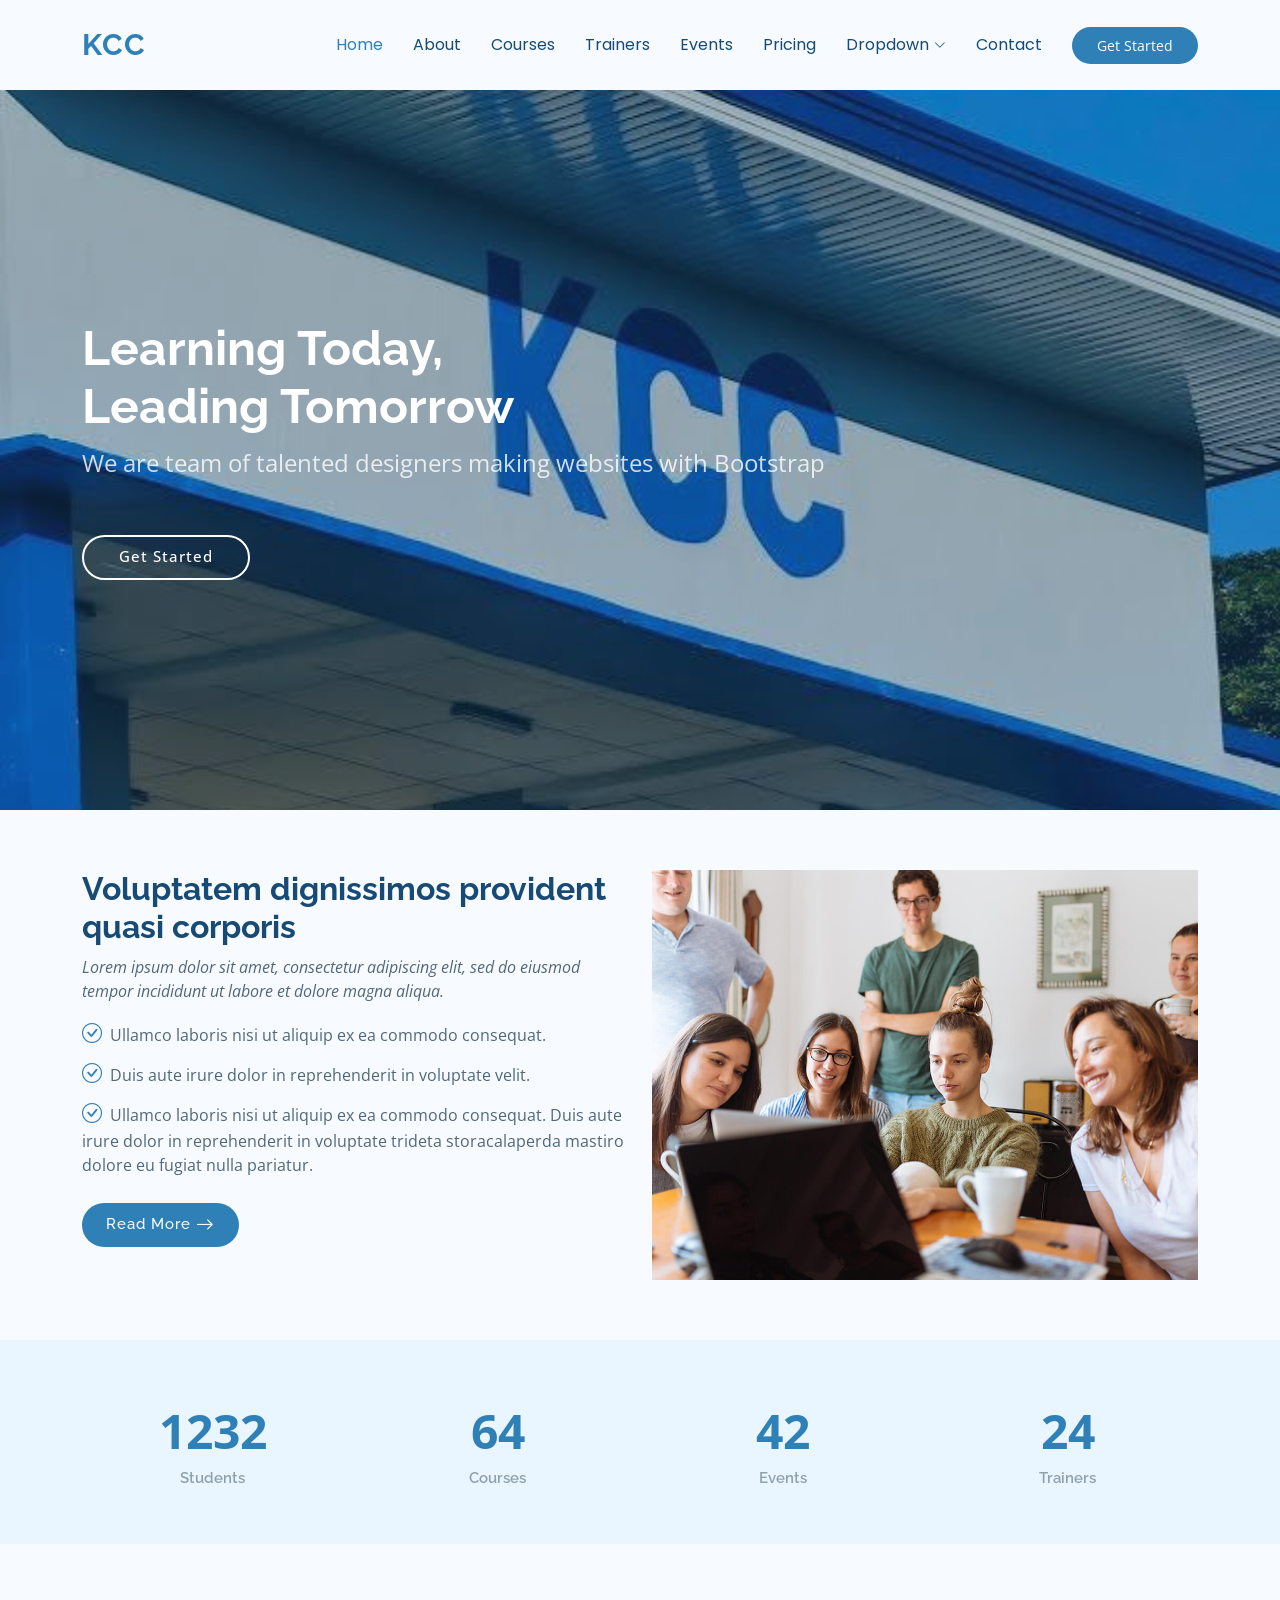
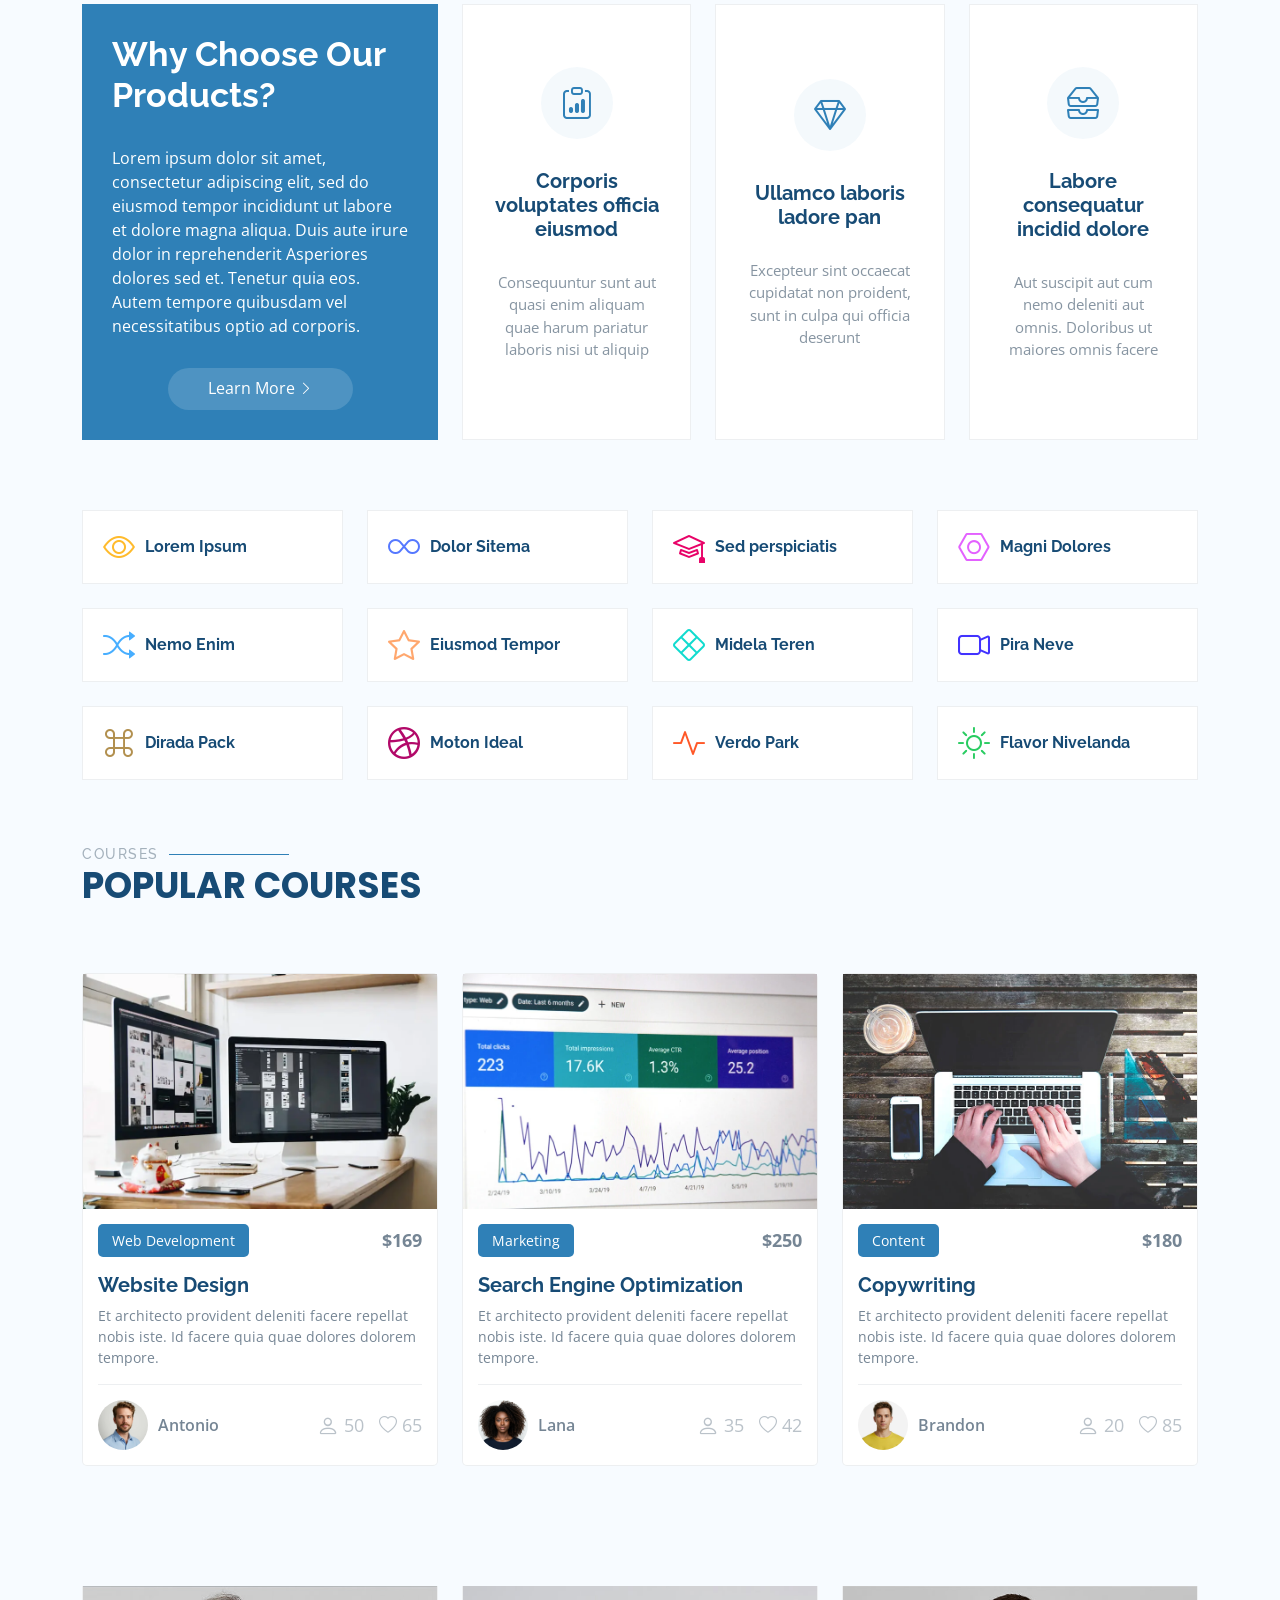
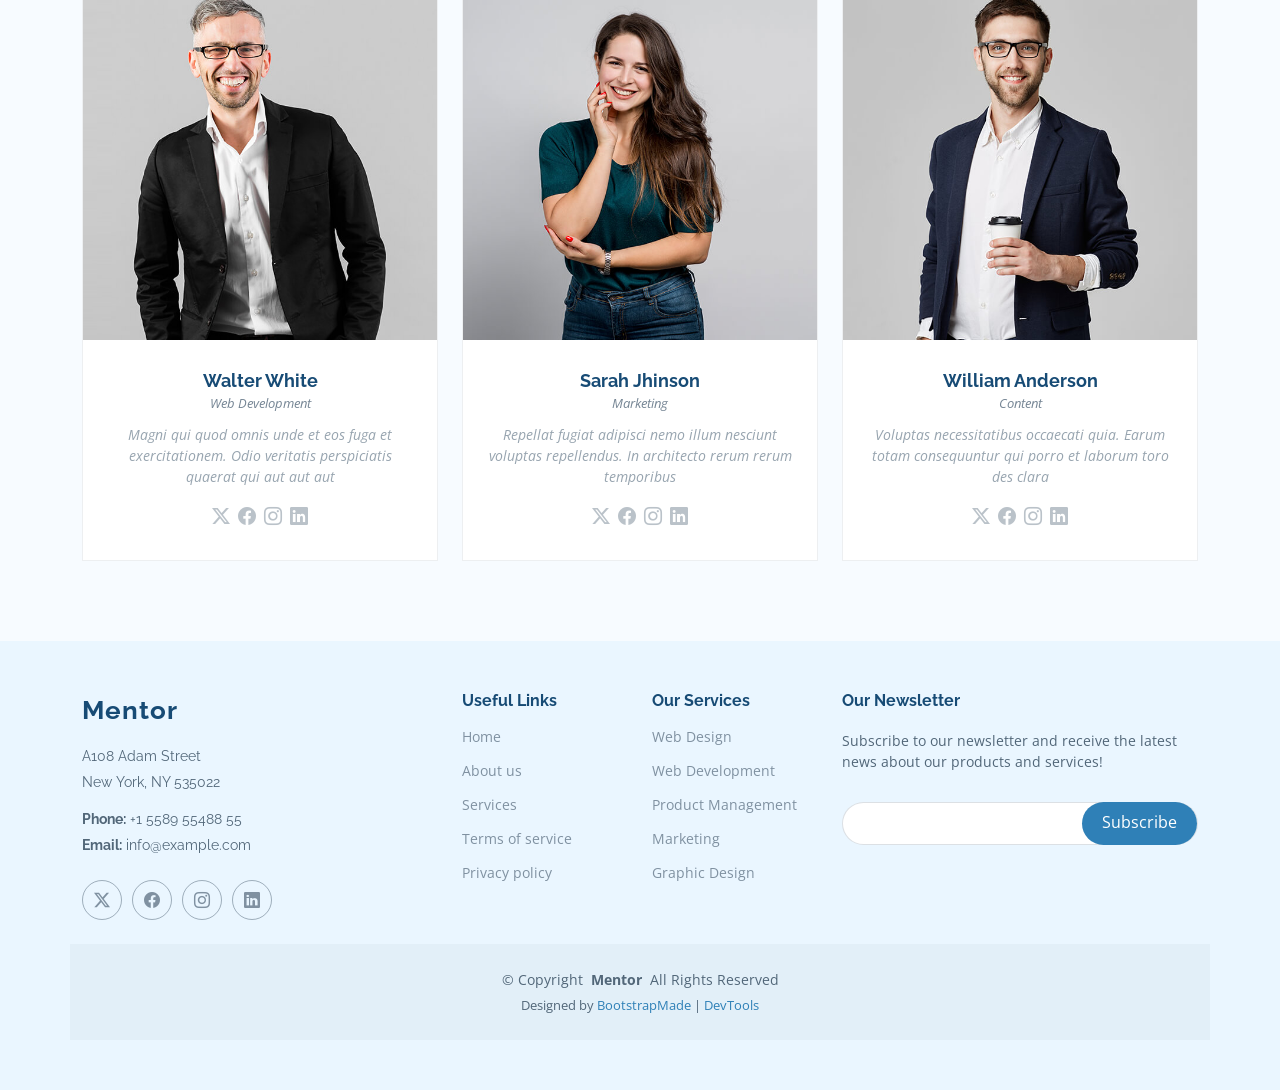
==== index.html @ 4149233a "Add files via upload" ====
<!DOCTYPE html>
<html lang="en">

<head>
  <meta charset="utf-8">
  <meta content="width=device-width, initial-scale=1.0" name="viewport">
  <title>Index - Mentor Bootstrap Template</title>
  <meta name="description" content="">
  <meta name="keywords" content="">

  <!-- Favicons -->
  <link href="assets/img/favicon.png" rel="icon">
  <link href="assets/img/apple-touch-icon.png" rel="apple-touch-icon">

  <!-- Fonts -->
  <link href="https://fonts.googleapis.com" rel="preconnect">
  <link href="https://fonts.gstatic.com" rel="preconnect" crossorigin>
  <link href="https://fonts.googleapis.com/css2?family=Open+Sans:ital,wght@0,300;0,400;0,500;0,600;0,700;0,800;1,300;1,400;1,500;1,600;1,700;1,800&family=Poppins:ital,wght@0,100;0,200;0,300;0,400;0,500;0,600;0,700;0,800;0,900;1,100;1,200;1,300;1,400;1,500;1,600;1,700;1,800;1,900&family=Raleway:ital,wght@0,100;0,200;0,300;0,400;0,500;0,600;0,700;0,800;0,900;1,100;1,200;1,300;1,400;1,500;1,600;1,700;1,800;1,900&display=swap" rel="stylesheet">

  <!-- Vendor CSS Files -->
  <link href="assets/vendor/bootstrap/css/bootstrap.min.css" rel="stylesheet">
  <link href="assets/vendor/bootstrap-icons/bootstrap-icons.css" rel="stylesheet">
  <link href="assets/vendor/aos/aos.css" rel="stylesheet">
  <link href="assets/vendor/glightbox/css/glightbox.min.css" rel="stylesheet">
  <link href="assets/vendor/swiper/swiper-bundle.min.css" rel="stylesheet">

  <!-- Main CSS File -->
  <link href="assets/css/main.css" rel="stylesheet">

  <!-- =======================================================
  * Template Name: Mentor
  * Template URL: https://bootstrapmade.com/mentor-free-education-bootstrap-theme/
  * Updated: Jul 07 2025 with Bootstrap v5.3.7
  * Author: BootstrapMade.com
  * License: https://bootstrapmade.com/license/
  ======================================================== -->
</head>

<body class="index-page">

  <header id="header" class="header d-flex align-items-center sticky-top">
    <div class="container-fluid container-xl position-relative d-flex align-items-center">

      <a href="index.html" class="logo d-flex align-items-center me-auto">
        <!-- Uncomment the line below if you also wish to use an image logo -->
        <!-- <img src="assets/img/logo.webp" alt=""> -->
        <h1 class="sitename">KCC</h1>
      </a>

      <nav id="navmenu" class="navmenu">
        <ul>
          <li><a href="index.html" class="active">Home<br></a></li>
          <li><a href="about.html">About</a></li>
          <li><a href="courses.html">Courses</a></li>
          <li><a href="trainers.html">Trainers</a></li>
          <li><a href="events.html">Events</a></li>
          <li><a href="pricing.html">Pricing</a></li>
          <li class="dropdown"><a href="#"><span>Dropdown</span> <i class="bi bi-chevron-down toggle-dropdown"></i></a>
            <ul>
              <li><a href="#">Dropdown 1</a></li>
              <li class="dropdown"><a href="#"><span>Deep Dropdown</span> <i class="bi bi-chevron-down toggle-dropdown"></i></a>
                <ul>
                  <li><a href="#">Deep Dropdown 1</a></li>
                  <li><a href="#">Deep Dropdown 2</a></li>
                  <li><a href="#">Deep Dropdown 3</a></li>
                  <li><a href="#">Deep Dropdown 4</a></li>
                  <li><a href="#">Deep Dropdown 5</a></li>
                </ul>
              </li>
              <li><a href="#">Dropdown 2</a></li>
              <li><a href="#">Dropdown 3</a></li>
              <li><a href="#">Dropdown 4</a></li>
            </ul>
          </li>
          <li><a href="contact.html">Contact</a></li>
        </ul>
        <i class="mobile-nav-toggle d-xl-none bi bi-list"></i>
      </nav>

      <a class="btn-getstarted" href="courses.html">Get Started</a>

    </div>
  </header>

  <main class="main">

    <!-- Hero Section -->
    <section id="hero" class="hero section dark-background">

      <img src="assets/img/kcc.jpg" alt="" data-aos="fade-in">

      <div class="container">
        <h2 data-aos="fade-up" data-aos-delay="100">Learning Today,<br>Leading Tomorrow</h2>
        <p data-aos="fade-up" data-aos-delay="200">We are team of talented designers making websites with Bootstrap</p>
        <div class="d-flex mt-4" data-aos="fade-up" data-aos-delay="300">
          <a href="courses.html" class="btn-get-started">Get Started</a>
        </div>
      </div>

    </section><!-- /Hero Section -->

    <!-- About Section -->
    <section id="about" class="about section">

      <div class="container">

        <div class="row gy-4">

          <div class="col-lg-6 order-1 order-lg-2" data-aos="fade-up" data-aos-delay="100">
            <img src="assets/img/about.jpg" class="img-fluid" alt="">
          </div>

          <div class="col-lg-6 order-2 order-lg-1 content" data-aos="fade-up" data-aos-delay="200">
            <h3>Voluptatem dignissimos provident quasi corporis</h3>
            <p class="fst-italic">
              Lorem ipsum dolor sit amet, consectetur adipiscing elit, sed do eiusmod tempor incididunt ut labore et dolore
              magna aliqua.
            </p>
            <ul>
              <li><i class="bi bi-check-circle"></i> <span>Ullamco laboris nisi ut aliquip ex ea commodo consequat.</span></li>
              <li><i class="bi bi-check-circle"></i> <span>Duis aute irure dolor in reprehenderit in voluptate velit.</span></li>
              <li><i class="bi bi-check-circle"></i> <span>Ullamco laboris nisi ut aliquip ex ea commodo consequat. Duis aute irure dolor in reprehenderit in voluptate trideta storacalaperda mastiro dolore eu fugiat nulla pariatur.</span></li>
            </ul>
            <a href="#" class="read-more"><span>Read More</span><i class="bi bi-arrow-right"></i></a>
          </div>

        </div>

      </div>

    </section><!-- /About Section -->

    <!-- Counts Section -->
    <section id="counts" class="section counts light-background">

      <div class="container" data-aos="fade-up" data-aos-delay="100">

        <div class="row gy-4">

          <div class="col-lg-3 col-md-6">
            <div class="stats-item text-center w-100 h-100">
              <span data-purecounter-start="0" data-purecounter-end="1232" data-purecounter-duration="1" class="purecounter"></span>
              <p>Students</p>
            </div>
          </div><!-- End Stats Item -->

          <div class="col-lg-3 col-md-6">
            <div class="stats-item text-center w-100 h-100">
              <span data-purecounter-start="0" data-purecounter-end="64" data-purecounter-duration="1" class="purecounter"></span>
              <p>Courses</p>
            </div>
          </div><!-- End Stats Item -->

          <div class="col-lg-3 col-md-6">
            <div class="stats-item text-center w-100 h-100">
              <span data-purecounter-start="0" data-purecounter-end="42" data-purecounter-duration="1" class="purecounter"></span>
              <p>Events</p>
            </div>
          </div><!-- End Stats Item -->

          <div class="col-lg-3 col-md-6">
            <div class="stats-item text-center w-100 h-100">
              <span data-purecounter-start="0" data-purecounter-end="24" data-purecounter-duration="1" class="purecounter"></span>
              <p>Trainers</p>
            </div>
          </div><!-- End Stats Item -->

        </div>

      </div>

    </section><!-- /Counts Section -->

    <!-- Why Us Section -->
    <section id="why-us" class="section why-us">

      <div class="container">

        <div class="row gy-4">

          <div class="col-lg-4" data-aos="fade-up" data-aos-delay="100">
            <div class="why-box">
              <h3>Why Choose Our Products?</h3>
              <p>
                Lorem ipsum dolor sit amet, consectetur adipiscing elit, sed do eiusmod tempor incididunt ut labore et dolore magna aliqua. Duis aute irure dolor in reprehenderit
                Asperiores dolores sed et. Tenetur quia eos. Autem tempore quibusdam vel necessitatibus optio ad corporis.
              </p>
              <div class="text-center">
                <a href="#" class="more-btn"><span>Learn More</span> <i class="bi bi-chevron-right"></i></a>
              </div>
            </div>
          </div><!-- End Why Box -->

          <div class="col-lg-8 d-flex align-items-stretch">
            <div class="row gy-4" data-aos="fade-up" data-aos-delay="200">

              <div class="col-xl-4">
                <div class="icon-box d-flex flex-column justify-content-center align-items-center">
                  <i class="bi bi-clipboard-data"></i>
                  <h4>Corporis voluptates officia eiusmod</h4>
                  <p>Consequuntur sunt aut quasi enim aliquam quae harum pariatur laboris nisi ut aliquip</p>
                </div>
              </div><!-- End Icon Box -->

              <div class="col-xl-4" data-aos="fade-up" data-aos-delay="300">
                <div class="icon-box d-flex flex-column justify-content-center align-items-center">
                  <i class="bi bi-gem"></i>
                  <h4>Ullamco laboris ladore pan</h4>
                  <p>Excepteur sint occaecat cupidatat non proident, sunt in culpa qui officia deserunt</p>
                </div>
              </div><!-- End Icon Box -->

              <div class="col-xl-4" data-aos="fade-up" data-aos-delay="400">
                <div class="icon-box d-flex flex-column justify-content-center align-items-center">
                  <i class="bi bi-inboxes"></i>
                  <h4>Labore consequatur incidid dolore</h4>
                  <p>Aut suscipit aut cum nemo deleniti aut omnis. Doloribus ut maiores omnis facere</p>
                </div>
              </div><!-- End Icon Box -->

            </div>
          </div>

        </div>

      </div>

    </section><!-- /Why Us Section -->

    <!-- Features Section -->
    <section id="features" class="features section">

      <div class="container">

        <div class="row gy-4">

          <div class="col-lg-3 col-md-4" data-aos="fade-up" data-aos-delay="100">
            <div class="features-item">
              <i class="bi bi-eye" style="color: #ffbb2c;"></i>
              <h3><a href="" class="stretched-link">Lorem Ipsum</a></h3>
            </div>
          </div><!-- End Feature Item -->

          <div class="col-lg-3 col-md-4" data-aos="fade-up" data-aos-delay="200">
            <div class="features-item">
              <i class="bi bi-infinity" style="color: #5578ff;"></i>
              <h3><a href="" class="stretched-link">Dolor Sitema</a></h3>
            </div>
          </div><!-- End Feature Item -->

          <div class="col-lg-3 col-md-4" data-aos="fade-up" data-aos-delay="300">
            <div class="features-item">
              <i class="bi bi-mortarboard" style="color: #e80368;"></i>
              <h3><a href="" class="stretched-link">Sed perspiciatis</a></h3>
            </div>
          </div><!-- End Feature Item -->

          <div class="col-lg-3 col-md-4" data-aos="fade-up" data-aos-delay="400">
            <div class="features-item">
              <i class="bi bi-nut" style="color: #e361ff;"></i>
              <h3><a href="" class="stretched-link">Magni Dolores</a></h3>
            </div>
          </div><!-- End Feature Item -->

          <div class="col-lg-3 col-md-4" data-aos="fade-up" data-aos-delay="500">
            <div class="features-item">
              <i class="bi bi-shuffle" style="color: #47aeff;"></i>
              <h3><a href="" class="stretched-link">Nemo Enim</a></h3>
            </div>
          </div><!-- End Feature Item -->

          <div class="col-lg-3 col-md-4" data-aos="fade-up" data-aos-delay="600">
            <div class="features-item">
              <i class="bi bi-star" style="color: #ffa76e;"></i>
              <h3><a href="" class="stretched-link">Eiusmod Tempor</a></h3>
            </div>
          </div><!-- End Feature Item -->

          <div class="col-lg-3 col-md-4" data-aos="fade-up" data-aos-delay="700">
            <div class="features-item">
              <i class="bi bi-x-diamond" style="color: #11dbcf;"></i>
              <h3><a href="" class="stretched-link">Midela Teren</a></h3>
            </div>
          </div><!-- End Feature Item -->

          <div class="col-lg-3 col-md-4" data-aos="fade-up" data-aos-delay="800">
            <div class="features-item">
              <i class="bi bi-camera-video" style="color: #4233ff;"></i>
              <h3><a href="" class="stretched-link">Pira Neve</a></h3>
            </div>
          </div><!-- End Feature Item -->

          <div class="col-lg-3 col-md-4" data-aos="fade-up" data-aos-delay="900">
            <div class="features-item">
              <i class="bi bi-command" style="color: #b2904f;"></i>
              <h3><a href="" class="stretched-link">Dirada Pack</a></h3>
            </div>
          </div><!-- End Feature Item -->

          <div class="col-lg-3 col-md-4" data-aos="fade-up" data-aos-delay="1000">
            <div class="features-item">
              <i class="bi bi-dribbble" style="color: #b20969;"></i>
              <h3><a href="" class="stretched-link">Moton Ideal</a></h3>
            </div>
          </div><!-- End Feature Item -->

          <div class="col-lg-3 col-md-4" data-aos="fade-up" data-aos-delay="1100">
            <div class="features-item">
              <i class="bi bi-activity" style="color: #ff5828;"></i>
              <h3><a href="" class="stretched-link">Verdo Park</a></h3>
            </div>
          </div><!-- End Feature Item -->

          <div class="col-lg-3 col-md-4" data-aos="fade-up" data-aos-delay="1200">
            <div class="features-item">
              <i class="bi bi-brightness-high" style="color: #29cc61;"></i>
              <h3><a href="" class="stretched-link">Flavor Nivelanda</a></h3>
            </div>
          </div><!-- End Feature Item -->

        </div>

      </div>

    </section><!-- /Features Section -->

    <!-- Courses Section -->
    <section id="courses" class="courses section">

      <!-- Section Title -->
      <div class="container section-title" data-aos="fade-up">
        <h2>Courses</h2>
        <p>Popular Courses</p>
      </div><!-- End Section Title -->

      <div class="container">

        <div class="row">

          <div class="col-lg-4 col-md-6 d-flex align-items-stretch" data-aos="zoom-in" data-aos-delay="100">
            <div class="course-item">
              <img src="assets/img/course/course-1.webp" class="img-fluid" alt="...">
              <div class="course-content">
                <div class="d-flex justify-content-between align-items-center mb-3">
                  <p class="category">Web Development</p>
                  <p class="price">$169</p>
                </div>

                <h3><a href="course-details.html">Website Design</a></h3>
                <p class="description">Et architecto provident deleniti facere repellat nobis iste. Id facere quia quae dolores dolorem tempore.</p>
                <div class="trainer d-flex justify-content-between align-items-center">
                  <div class="trainer-profile d-flex align-items-center">
                    <img src="assets/img/person/person-m-7.webp" class="img-fluid" alt="">
                    <a href="" class="trainer-link">Antonio</a>
                  </div>
                  <div class="trainer-rank d-flex align-items-center">
                    <i class="bi bi-person user-icon"></i>&nbsp;50
                    &nbsp;&nbsp;
                    <i class="bi bi-heart heart-icon"></i>&nbsp;65
                  </div>
                </div>
              </div>
            </div>
          </div> <!-- End Course Item-->

          <div class="col-lg-4 col-md-6 d-flex align-items-stretch mt-4 mt-md-0" data-aos="zoom-in" data-aos-delay="200">
            <div class="course-item">
              <img src="assets/img/course/course-2.webp" class="img-fluid" alt="...">
              <div class="course-content">
                <div class="d-flex justify-content-between align-items-center mb-3">
                  <p class="category">Marketing</p>
                  <p class="price">$250</p>
                </div>

                <h3><a href="course-details.html">Search Engine Optimization</a></h3>
                <p class="description">Et architecto provident deleniti facere repellat nobis iste. Id facere quia quae dolores dolorem tempore.</p>
                <div class="trainer d-flex justify-content-between align-items-center">
                  <div class="trainer-profile d-flex align-items-center">
                    <img src="assets/img/person/person-f-14.webp" class="img-fluid" alt="">
                    <a href="" class="trainer-link">Lana</a>
                  </div>
                  <div class="trainer-rank d-flex align-items-center">
                    <i class="bi bi-person user-icon"></i>&nbsp;35
                    &nbsp;&nbsp;
                    <i class="bi bi-heart heart-icon"></i>&nbsp;42
                  </div>
                </div>
              </div>
            </div>
          </div> <!-- End Course Item-->

          <div class="col-lg-4 col-md-6 d-flex align-items-stretch mt-4 mt-lg-0" data-aos="zoom-in" data-aos-delay="300">
            <div class="course-item">
              <img src="assets/img/course/course-3.webp" class="img-fluid" alt="...">
              <div class="course-content">
                <div class="d-flex justify-content-between align-items-center mb-3">
                  <p class="category">Content</p>
                  <p class="price">$180</p>
                </div>

                <h3><a href="course-details.html">Copywriting</a></h3>
                <p class="description">Et architecto provident deleniti facere repellat nobis iste. Id facere quia quae dolores dolorem tempore.</p>
                <div class="trainer d-flex justify-content-between align-items-center">
                  <div class="trainer-profile d-flex align-items-center">
                    <img src="assets/img/person/person-m-12.webp" class="img-fluid" alt="">
                    <a href="" class="trainer-link">Brandon</a>
                  </div>
                  <div class="trainer-rank d-flex align-items-center">
                    <i class="bi bi-person user-icon"></i>&nbsp;20
                    &nbsp;&nbsp;
                    <i class="bi bi-heart heart-icon"></i>&nbsp;85
                  </div>
                </div>
              </div>
            </div>
          </div> <!-- End Course Item-->

        </div>

      </div>

    </section><!-- /Courses Section -->

    <!-- Trainers Index Section -->
    <section id="trainers-index" class="section trainers-index">

      <div class="container">

        <div class="row">

          <div class="col-lg-4 col-md-6 d-flex" data-aos="fade-up" data-aos-delay="100">
            <div class="member">
              <img src="assets/img/trainers/trainer-1.jpg" class="img-fluid" alt="">
              <div class="member-content">
                <h4>Walter White</h4>
                <span>Web Development</span>
                <p>
                  Magni qui quod omnis unde et eos fuga et exercitationem. Odio veritatis perspiciatis quaerat qui aut aut aut
                </p>
                <div class="social">
                  <a href=""><i class="bi bi-twitter-x"></i></a>
                  <a href=""><i class="bi bi-facebook"></i></a>
                  <a href=""><i class="bi bi-instagram"></i></a>
                  <a href=""><i class="bi bi-linkedin"></i></a>
                </div>
              </div>
            </div>
          </div><!-- End Team Member -->

          <div class="col-lg-4 col-md-6 d-flex" data-aos="fade-up" data-aos-delay="200">
            <div class="member">
              <img src="assets/img/trainers/trainer-2.jpg" class="img-fluid" alt="">
              <div class="member-content">
                <h4>Sarah Jhinson</h4>
                <span>Marketing</span>
                <p>
                  Repellat fugiat adipisci nemo illum nesciunt voluptas repellendus. In architecto rerum rerum temporibus
                </p>
                <div class="social">
                  <a href=""><i class="bi bi-twitter-x"></i></a>
                  <a href=""><i class="bi bi-facebook"></i></a>
                  <a href=""><i class="bi bi-instagram"></i></a>
                  <a href=""><i class="bi bi-linkedin"></i></a>
                </div>
              </div>
            </div>
          </div><!-- End Team Member -->

          <div class="col-lg-4 col-md-6 d-flex" data-aos="fade-up" data-aos-delay="300">
            <div class="member">
              <img src="assets/img/trainers/trainer-3.jpg" class="img-fluid" alt="">
              <div class="member-content">
                <h4>William Anderson</h4>
                <span>Content</span>
                <p>
                  Voluptas necessitatibus occaecati quia. Earum totam consequuntur qui porro et laborum toro des clara
                </p>
                <div class="social">
                  <a href=""><i class="bi bi-twitter-x"></i></a>
                  <a href=""><i class="bi bi-facebook"></i></a>
                  <a href=""><i class="bi bi-instagram"></i></a>
                  <a href=""><i class="bi bi-linkedin"></i></a>
                </div>
              </div>
            </div>
          </div><!-- End Team Member -->

        </div>

      </div>

    </section><!-- /Trainers Index Section -->

  </main>

  <footer id="footer" class="footer position-relative light-background">

    <div class="container footer-top">
      <div class="row gy-4">
        <div class="col-lg-4 col-md-6 footer-about">
          <a href="index.html" class="logo d-flex align-items-center">
            <span class="sitename">Mentor</span>
          </a>
          <div class="footer-contact pt-3">
            <p>A108 Adam Street</p>
            <p>New York, NY 535022</p>
            <p class="mt-3"><strong>Phone:</strong> <span>+1 5589 55488 55</span></p>
            <p><strong>Email:</strong> <span>info@example.com</span></p>
          </div>
          <div class="social-links d-flex mt-4">
            <a href=""><i class="bi bi-twitter-x"></i></a>
            <a href=""><i class="bi bi-facebook"></i></a>
            <a href=""><i class="bi bi-instagram"></i></a>
            <a href=""><i class="bi bi-linkedin"></i></a>
          </div>
        </div>

        <div class="col-lg-2 col-md-3 footer-links">
          <h4>Useful Links</h4>
          <ul>
            <li><a href="#">Home</a></li>
            <li><a href="#">About us</a></li>
            <li><a href="#">Services</a></li>
            <li><a href="#">Terms of service</a></li>
            <li><a href="#">Privacy policy</a></li>
          </ul>
        </div>

        <div class="col-lg-2 col-md-3 footer-links">
          <h4>Our Services</h4>
          <ul>
            <li><a href="#">Web Design</a></li>
            <li><a href="#">Web Development</a></li>
            <li><a href="#">Product Management</a></li>
            <li><a href="#">Marketing</a></li>
            <li><a href="#">Graphic Design</a></li>
          </ul>
        </div>

        <div class="col-lg-4 col-md-12 footer-newsletter">
          <h4>Our Newsletter</h4>
          <p>Subscribe to our newsletter and receive the latest news about our products and services!</p>
          <form action="#" method="post" class="email-form">
            <div class="newsletter-form"><input type="email" name="email"><input type="submit" value="Subscribe"></div>
            <div class="loading">Loading</div>
            <div class="error-message"></div>
            <div class="sent-message">Your subscription request has been sent. Thank you!</div>
          </form>
        </div>

      </div>
    </div>

    <div class="container copyright text-center mt-4">
      <p>© <span>Copyright</span> <strong class="px-1 sitename">Mentor</strong> <span>All Rights Reserved</span></p>
      <div class="credits">
        <!-- All the links in the footer should remain intact. -->
        <!-- You can delete the links only if you've purchased the pro version. -->
        <!-- Licensing information: https://bootstrapmade.com/license/ -->
        Designed by <a href="https://bootstrapmade.com/">BootstrapMade</a> | <a href="https://bootstrapmade.com/tools/">DevTools</a>
      </div>
    </div>

  </footer>

  <!-- Scroll Top -->
  <a href="#" id="scroll-top" class="scroll-top d-flex align-items-center justify-content-center"><i class="bi bi-arrow-up-short"></i></a>

  <!-- Preloader -->
  <div id="preloader"></div>

  <!-- Vendor JS Files -->
  <script src="assets/vendor/bootstrap/js/bootstrap.bundle.min.js"></script>
  <script src="assets/vendor/aos/aos.js"></script>
  <script src="assets/vendor/glightbox/js/glightbox.min.js"></script>
  <script src="assets/vendor/purecounter/purecounter_vanilla.js"></script>
  <script src="assets/vendor/swiper/swiper-bundle.min.js"></script>

  <!-- Main JS File -->
  <script src="assets/js/main.js"></script>

</body>

</html>
---- assets/css/main.css ----
/**
* Template Name: Mentor
* Template URL: https://bootstrapmade.com/mentor-free-education-bootstrap-theme/
* Updated: Jul 07 2025 with Bootstrap v5.3.7
* Author: BootstrapMade.com
* License: https://bootstrapmade.com/license/
*/

/*--------------------------------------------------------------
# Font & Color Variables
# Help: https://bootstrapmade.com/color-system/
--------------------------------------------------------------*/
/* Fonts */
:root {
  --default-font: "Open Sans",  system-ui, -apple-system, "Segoe UI", Roboto, "Helvetica Neue", Arial, "Noto Sans", "Liberation Sans", sans-serif, "Apple Color Emoji", "Segoe UI Emoji", "Segoe UI Symbol", "Noto Color Emoji";
  --heading-font: "Raleway",  sans-serif;
  --nav-font: "Poppins",  sans-serif;
}

/* Global Colors - The following color variables are used throughout the website. Updating them here will change the color scheme of the entire website */
:root { 
  --background-color: #F7FBFF; /* Background color for the entire website, including individual sections */
  --default-color: #526779; /* Default color used for the majority of the text content across the entire website */
  --heading-color: #174B75; /* Color for headings, subheadings and title throughout the website */
  --accent-color: #2F80B7; /* Accent color that represents your brand on the website. It's used for buttons, links, and other elements that need to stand out */
  --surface-color: #FFFFFF; /* The surface color is used as a background of boxed elements within sections, such as cards, icon boxes, or other elements that require a visual separation from the global background. */
  --contrast-color: #ffffff; /* Contrast color for text, ensuring readability against backgrounds of accent, heading, or default colors. */
}

/* Nav Menu Colors - The following color variables are used specifically for the navigation menu. They are separate from the global colors to allow for more customization options */
:root {
  --nav-color: #174B75;  /* The default color of the main navmenu links */
  --nav-hover-color: #2F80B7; /* Applied to main navmenu links when they are hovered over or active */
  --nav-mobile-background-color: #ffffff; /* Used as the background color for mobile navigation menu */
  --nav-dropdown-background-color: #ffffff; /* Used as the background color for dropdown items that appear when hovering over primary navigation items */
  --nav-dropdown-color: #174B75; /* Used for navigation links of the dropdown items in the navigation menu. */
  --nav-dropdown-hover-color: #72BCE8; /* Similar to --nav-hover-color, this color is applied to dropdown navigation links when they are hovered over. */
}

/* Color Presets - These classes override global colors when applied to any section or element, providing reuse of the sam color scheme. */

.light-background {
  --background-color: #EAF6FF;
  --surface-color: #ffffff;
}

.dark-background {
  --background-color: #174B75;
  --default-color: #ffffff;
  --heading-color: #ffffff;
  --surface-color: #2F80B7;
  --contrast-color: #ffffff;
}

/* Smooth scroll */
:root {
  scroll-behavior: smooth;
}

/*--------------------------------------------------------------
# General Styling & Shared Classes
--------------------------------------------------------------*/
body {
  color: var(--default-color);
  background-color: var(--background-color);
  font-family: var(--default-font);
}

a {
  color: var(--accent-color);
  text-decoration: none;
  transition: 0.3s;
}

a:hover {
  color: color-mix(in srgb, var(--accent-color), transparent 25%);
  text-decoration: none;
}

h1,
h2,
h3,
h4,
h5,
h6 {
  color: var(--heading-color);
  font-family: var(--heading-font);
}

/* Email Form Messages
------------------------------*/
.email-form .error-message {
  display: none;
  background: #df1529;
  color: #ffffff;
  text-align: left;
  padding: 15px;
  margin-bottom: 24px;
  font-weight: 600;
}

.email-form .sent-message {
  display: none;
  color: #ffffff;
  background: #059652;
  text-align: center;
  padding: 15px;
  margin-bottom: 24px;
  font-weight: 600;
}

.email-form .loading {
  display: none;
  background: var(--surface-color);
  text-align: center;
  padding: 15px;
  margin-bottom: 24px;
}

.email-form .loading:before {
  content: "";
  display: inline-block;
  border-radius: 50%;
  width: 24px;
  height: 24px;
  margin: 0 10px -6px 0;
  border: 3px solid var(--accent-color);
  border-top-color: var(--surface-color);
  animation: email-form-loading 1s linear infinite;
}

@keyframes email-form-loading {
  0% {
    transform: rotate(0deg);
  }

  100% {
    transform: rotate(360deg);
  }
}

/* Pulsating Play Button
------------------------------*/
.pulsating-play-btn {
  width: 94px;
  height: 94px;
  background: radial-gradient(var(--accent-color) 50%, color-mix(in srgb, var(--accent-color), transparent 75%) 52%);
  border-radius: 50%;
  display: block;
  position: relative;
  overflow: hidden;
}

.pulsating-play-btn:before {
  content: "";
  position: absolute;
  width: 120px;
  height: 120px;
  animation-delay: 0s;
  animation: pulsate-play-btn 2s;
  animation-direction: forwards;
  animation-iteration-count: infinite;
  animation-timing-function: steps;
  opacity: 1;
  border-radius: 50%;
  border: 5px solid color-mix(in srgb, var(--accent-color), transparent 30%);
  top: -15%;
  left: -15%;
  background: rgba(198, 16, 0, 0);
}

.pulsating-play-btn:after {
  content: "";
  position: absolute;
  left: 50%;
  top: 50%;
  transform: translateX(-40%) translateY(-50%);
  width: 0;
  height: 0;
  border-top: 10px solid transparent;
  border-bottom: 10px solid transparent;
  border-left: 15px solid #fff;
  z-index: 100;
  transition: all 400ms cubic-bezier(0.55, 0.055, 0.675, 0.19);
}

.pulsating-play-btn:hover:before {
  content: "";
  position: absolute;
  left: 50%;
  top: 50%;
  transform: translateX(-40%) translateY(-50%);
  width: 0;
  height: 0;
  border: none;
  border-top: 10px solid transparent;
  border-bottom: 10px solid transparent;
  border-left: 15px solid #fff;
  z-index: 200;
  animation: none;
  border-radius: 0;
}

.pulsating-play-btn:hover:after {
  border-left: 15px solid var(--accent-color);
  transform: scale(20);
}

@keyframes pulsate-play-btn {
  0% {
    transform: scale(0.6, 0.6);
    opacity: 1;
  }

  100% {
    transform: scale(1, 1);
    opacity: 0;
  }
}

/*--------------------------------------------------------------
# Global Header
--------------------------------------------------------------*/
.header {
  color: var(--default-color);
  background-color: var(--background-color);
  padding: 15px 0;
  transition: all 0.5s;
  z-index: 997;
}

.header .logo {
  line-height: 1;
}

.header .logo img {
  max-height: 36px;
  margin-right: 8px;
}

.header .logo h1 {
  font-weight: 700;
  font-size: 30px;
  margin: 0;
  letter-spacing: 1px;
  text-transform: uppercase;
  color: var(--accent-color);
}

.header .btn-getstarted,
.header .btn-getstarted:focus {
  color: var(--contrast-color);
  background: var(--accent-color);
  font-size: 14px;
  padding: 8px 25px;
  margin: 0 0 0 30px;
  border-radius: 50px;
  transition: 0.3s;
}

.header .btn-getstarted:hover,
.header .btn-getstarted:focus:hover {
  color: var(--contrast-color);
  background: color-mix(in srgb, var(--accent-color), transparent 15%);
}

@media (max-width: 1200px) {
  .header .logo {
    order: 1;
  }

  .header .btn-getstarted {
    order: 2;
    margin: 0 15px 0 0;
    padding: 6px 15px;
  }

  .header .navmenu {
    order: 3;
  }
}

.scrolled .header {
  box-shadow: 0px 0 18px rgba(0, 0, 0, 0.1);
}

/*--------------------------------------------------------------
# Navigation Menu
--------------------------------------------------------------*/
/* Navmenu - Desktop */
@media (min-width: 1200px) {
  .navmenu {
    padding: 0;
  }

  .navmenu ul {
    margin: 0;
    padding: 0;
    display: flex;
    list-style: none;
    align-items: center;
  }

  .navmenu li {
    position: relative;
  }

  .navmenu a,
  .navmenu a:focus {
    color: var(--nav-color);
    padding: 18px 15px;
    font-size: 16px;
    font-family: var(--nav-font);
    font-weight: 400;
    display: flex;
    align-items: center;
    justify-content: space-between;
    white-space: nowrap;
    transition: 0.3s;
  }

  .navmenu a i,
  .navmenu a:focus i {
    font-size: 12px;
    line-height: 0;
    margin-left: 5px;
    transition: 0.3s;
  }

  .navmenu li:last-child a {
    padding-right: 0;
  }

  .navmenu li:hover>a,
  .navmenu .active,
  .navmenu .active:focus {
    color: var(--nav-hover-color);
  }

  .navmenu .dropdown ul {
    margin: 0;
    padding: 10px 0;
    background: var(--nav-dropdown-background-color);
    display: block;
    position: absolute;
    visibility: hidden;
    left: 14px;
    top: 130%;
    opacity: 0;
    transition: 0.3s;
    border-radius: 4px;
    z-index: 99;
    box-shadow: 0px 0px 30px rgba(0, 0, 0, 0.1);
  }

  .navmenu .dropdown ul li {
    min-width: 200px;
  }

  .navmenu .dropdown ul a {
    padding: 10px 20px;
    font-size: 15px;
    text-transform: none;
    color: var(--nav-dropdown-color);
  }

  .navmenu .dropdown ul a i {
    font-size: 12px;
  }

  .navmenu .dropdown ul a:hover,
  .navmenu .dropdown ul .active:hover,
  .navmenu .dropdown ul li:hover>a {
    color: var(--nav-dropdown-hover-color);
  }

  .navmenu .dropdown:hover>ul {
    opacity: 1;
    top: 100%;
    visibility: visible;
  }

  .navmenu .dropdown .dropdown ul {
    top: 0;
    left: -90%;
    visibility: hidden;
  }

  .navmenu .dropdown .dropdown:hover>ul {
    opacity: 1;
    top: 0;
    left: -100%;
    visibility: visible;
  }
}

/* Navmenu - Mobile */
@media (max-width: 1199px) {
  .mobile-nav-toggle {
    color: var(--nav-color);
    font-size: 28px;
    line-height: 0;
    margin-right: 10px;
    cursor: pointer;
    transition: color 0.3s;
  }

  .navmenu {
    padding: 0;
    z-index: 9997;
  }

  .navmenu ul {
    display: none;
    list-style: none;
    position: absolute;
    inset: 60px 20px 20px 20px;
    padding: 10px 0;
    margin: 0;
    border-radius: 6px;
    background-color: var(--nav-mobile-background-color);
    border: 1px solid color-mix(in srgb, var(--default-color), transparent 90%);
    box-shadow: none;
    overflow-y: auto;
    transition: 0.3s;
    z-index: 9998;
  }

  .navmenu a,
  .navmenu a:focus {
    color: var(--nav-dropdown-color);
    padding: 10px 20px;
    font-family: var(--nav-font);
    font-size: 17px;
    font-weight: 500;
    display: flex;
    align-items: center;
    justify-content: space-between;
    white-space: nowrap;
    transition: 0.3s;
  }

  .navmenu a i,
  .navmenu a:focus i {
    font-size: 12px;
    line-height: 0;
    margin-left: 5px;
    width: 30px;
    height: 30px;
    display: flex;
    align-items: center;
    justify-content: center;
    border-radius: 50%;
    transition: 0.3s;
    background-color: color-mix(in srgb, var(--accent-color), transparent 90%);
  }

  .navmenu a i:hover,
  .navmenu a:focus i:hover {
    background-color: var(--accent-color);
    color: var(--contrast-color);
  }

  .navmenu a:hover,
  .navmenu .active,
  .navmenu .active:focus {
    color: var(--nav-dropdown-hover-color);
  }

  .navmenu .active i,
  .navmenu .active:focus i {
    background-color: var(--accent-color);
    color: var(--contrast-color);
    transform: rotate(180deg);
  }

  .navmenu .dropdown ul {
    position: static;
    display: none;
    z-index: 99;
    padding: 10px 0;
    margin: 10px 20px;
    background-color: var(--nav-dropdown-background-color);
    transition: all 0.5s ease-in-out;
  }

  .navmenu .dropdown ul ul {
    background-color: rgba(33, 37, 41, 0.1);
  }

  .navmenu .dropdown>.dropdown-active {
    display: block;
    background-color: rgba(33, 37, 41, 0.03);
  }

  .mobile-nav-active {
    overflow: hidden;
  }

  .mobile-nav-active .mobile-nav-toggle {
    color: #fff;
    position: absolute;
    font-size: 32px;
    top: 15px;
    right: 15px;
    margin-right: 0;
    z-index: 9999;
  }

  .mobile-nav-active .navmenu {
    position: fixed;
    overflow: hidden;
    inset: 0;
    background: rgba(33, 37, 41, 0.8);
    transition: 0.3s;
  }

  .mobile-nav-active .navmenu>ul {
    display: block;
  }
}

/*--------------------------------------------------------------
# Global Footer
--------------------------------------------------------------*/
.footer {
  color: var(--default-color);
  background-color: var(--background-color);
  font-size: 14px;
  padding-bottom: 50px;
  position: relative;
}

.footer .footer-top {
  padding-top: 50px;
}

.footer .footer-about .logo {
  margin-bottom: 0;
}

.footer .footer-about .logo img {
  max-height: 40px;
  margin-right: 6px;
}

.footer .footer-about .logo span {
  font-size: 26px;
  font-weight: 700;
  letter-spacing: 1px;
  font-family: var(--heading-font);
  color: var(--heading-color);
}

.footer .footer-about p {
  font-size: 14px;
  font-family: var(--heading-font);
}

.footer .social-links a {
  display: flex;
  align-items: center;
  justify-content: center;
  width: 40px;
  height: 40px;
  border-radius: 50%;
  border: 1px solid color-mix(in srgb, var(--default-color), transparent 50%);
  font-size: 16px;
  color: color-mix(in srgb, var(--default-color), transparent 30%);
  margin-right: 10px;
  transition: 0.3s;
}

.footer .social-links a:hover {
  color: var(--accent-color);
  border-color: var(--accent-color);
}

.footer h4 {
  font-size: 16px;
  font-weight: bold;
  position: relative;
  padding-bottom: 12px;
}

.footer .footer-links {
  margin-bottom: 30px;
}

.footer .footer-links ul {
  list-style: none;
  padding: 0;
  margin: 0;
}

.footer .footer-links ul i {
  padding-right: 2px;
  font-size: 12px;
  line-height: 0;
}

.footer .footer-links ul li {
  padding: 10px 0;
  display: flex;
  align-items: center;
}

.footer .footer-links ul li:first-child {
  padding-top: 0;
}

.footer .footer-links ul a {
  color: color-mix(in srgb, var(--default-color), transparent 30%);
  display: inline-block;
  line-height: 1;
}

.footer .footer-links ul a:hover {
  color: var(--accent-color);
}

.footer .footer-contact p {
  margin-bottom: 5px;
}

.footer .footer-newsletter .newsletter-form {
  margin-top: 30px;
  margin-bottom: 15px;
  padding: 6px 8px;
  position: relative;
  border-radius: 50px;
  border: 1px solid color-mix(in srgb, var(--default-color), transparent 80%);
  display: flex;
  background-color: var(--surface-color);
  transition: 0.3s;
}

.footer .footer-newsletter .newsletter-form:focus-within {
  border-color: var(--accent-color);
}

.footer .footer-newsletter .newsletter-form input[type=email] {
  border: 0;
  padding: 4px 8px;
  width: 100%;
  background-color: var(--surface-color);
  color: var(--default-color);
}

.footer .footer-newsletter .newsletter-form input[type=email]:focus-visible {
  outline: none;
}

.footer .footer-newsletter .newsletter-form input[type=submit] {
  border: 0;
  font-size: 16px;
  padding: 0 20px 2px 20px;
  margin: -7px -8px -7px 0;
  background: var(--accent-color);
  color: var(--contrast-color);
  transition: 0.3s;
  border-radius: 50px;
}

.footer .footer-newsletter .newsletter-form input[type=submit]:hover {
  background: color-mix(in srgb, var(--accent-color), transparent 20%);
}

.footer .copyright {
  padding-top: 25px;
  padding-bottom: 25px;
  background-color: color-mix(in srgb, var(--default-color), transparent 95%);
}

.footer .copyright p {
  margin-bottom: 0;
}

.footer .credits {
  margin-top: 6px;
  font-size: 13px;
}

/*--------------------------------------------------------------
# Preloader
--------------------------------------------------------------*/
#preloader {
  position: fixed;
  inset: 0;
  z-index: 999999;
  overflow: hidden;
  background: var(--background-color);
  transition: all 0.6s ease-out;
}

#preloader:before {
  content: "";
  position: fixed;
  top: calc(50% - 30px);
  left: calc(50% - 30px);
  border: 6px solid #ffffff;
  border-color: var(--accent-color) transparent var(--accent-color) transparent;
  border-radius: 50%;
  width: 60px;
  height: 60px;
  animation: animate-preloader 1.5s linear infinite;
}

@keyframes animate-preloader {
  0% {
    transform: rotate(0deg);
  }

  100% {
    transform: rotate(360deg);
  }
}

/*--------------------------------------------------------------
# Scroll Top Button
--------------------------------------------------------------*/
.scroll-top {
  position: fixed;
  visibility: hidden;
  opacity: 0;
  right: 15px;
  bottom: -15px;
  z-index: 99999;
  background-color: var(--accent-color);
  width: 44px;
  height: 44px;
  border-radius: 50px;
  transition: all 0.4s;
}

.scroll-top i {
  font-size: 24px;
  color: var(--contrast-color);
  line-height: 0;
}

.scroll-top:hover {
  background-color: color-mix(in srgb, var(--accent-color), transparent 20%);
  color: var(--contrast-color);
}

.scroll-top.active {
  visibility: visible;
  opacity: 1;
  bottom: 15px;
}

/*--------------------------------------------------------------
# Disable aos animation delay on mobile devices
--------------------------------------------------------------*/
@media screen and (max-width: 768px) {
  [data-aos-delay] {
    transition-delay: 0 !important;
  }
}

/*--------------------------------------------------------------
# Global Page Titles & Breadcrumbs
--------------------------------------------------------------*/
.page-title {
  --default-color: var(--contrast-color);
  --background-color: var(--accent-color);
  --heading-color: var(--contrast-color);
  color: var(--default-color);
  background-color: var(--background-color);
  position: relative;
}

.page-title .heading {
  padding: 80px 0;
  border-top: 1px solid color-mix(in srgb, var(--default-color), transparent 90%);
}

.page-title .heading h1 {
  font-size: 38px;
  font-weight: 700;
}

.page-title nav {
  background-color: color-mix(in srgb, var(--accent-color) 90%, black 5%);
  padding: 20px 0;
}

.page-title nav a {
  color: var(--default-color);
}

.page-title nav ol {
  display: flex;
  flex-wrap: wrap;
  list-style: none;
  margin: 0;
  font-size: 16px;
  font-weight: 600;
}

.page-title nav ol li+li {
  padding-left: 10px;
}

.page-title nav ol li+li::before {
  content: "/";
  display: inline-block;
  padding-right: 10px;
  color: color-mix(in srgb, var(--default-color), transparent 70%);
}

/*--------------------------------------------------------------
# Global Sections
--------------------------------------------------------------*/
section,
.section {
  color: var(--default-color);
  background-color: var(--background-color);
  padding: 60px 0;
  scroll-margin-top: 900px;
  overflow: clip;
}

@media (max-width: 1199px) {

  section,
  .section {
    scroll-margin-top: 66px;
  }
}

/*--------------------------------------------------------------
# Global Section Titles
--------------------------------------------------------------*/
.section-title {
  padding-bottom: 60px;
  position: relative;
}

.section-title h2 {
  font-size: 14px;
  font-weight: 500;
  padding: 0;
  line-height: 1px;
  margin: 0;
  letter-spacing: 1.5px;
  text-transform: uppercase;
  color: color-mix(in srgb, var(--default-color), transparent 50%);
  position: relative;
}

.section-title h2::after {
  content: "";
  width: 120px;
  height: 1px;
  display: inline-block;
  background: var(--accent-color);
  margin: 4px 10px;
}

.section-title p {
  color: var(--heading-color);
  margin: 0;
  font-size: 36px;
  font-weight: 700;
  font-family: var(--nav-font);
  text-transform: uppercase;
}

/*--------------------------------------------------------------
# Hero Section
--------------------------------------------------------------*/
.hero {
  width: 100%;
  min-height: 80vh;
  position: relative;
  padding: 80px 0;
  display: flex;
  align-items: center;
  justify-content: center;
  color: var(--default-color);
}

.hero img {
  position: absolute;
  inset: 0;
  display: block;
  width: 100%;
  height: 100%;
  object-fit: cover;
  z-index: 1;
}

.hero:before {
  content: "";
  background: color-mix(in srgb, var(--background-color), transparent 60%);
  position: absolute;
  inset: 0;
  z-index: 2;
}

.hero .container {
  position: relative;
  z-index: 3;
}

.hero h2 {
  margin: 0;
  font-size: 48px;
  font-weight: 700;
}

.hero p {
  color: color-mix(in srgb, var(--default-color), transparent 20%);
  margin: 10px 0 0 0;
  font-size: 24px;
}

.hero .btn-get-started {
  font-weight: 500;
  font-size: 15px;
  letter-spacing: 1px;
  display: inline-block;
  padding: 8px 35px 10px 35px;
  border-radius: 50px;
  transition: 0.4s;
  margin-top: 30px;
  border: 2px solid var(--default-color);
  color: var(--default-color);
}

.hero .btn-get-started:hover {
  background: var(--accent-color);
  border: 2px solid var(--accent-color);
}

@media (max-width: 768px) {
  .hero h2 {
    font-size: 32px;
  }

  .hero p {
    font-size: 18px;
  }
}

/*--------------------------------------------------------------
# About Section
--------------------------------------------------------------*/
.about .content h3 {
  font-size: 2rem;
  font-weight: 700;
}

.about .content ul {
  list-style: none;
  padding: 0;
}

.about .content ul li {
  padding-bottom: 10px;
}

.about .content ul i {
  font-size: 1.25rem;
  margin-right: 4px;
  color: var(--accent-color);
}

.about .content p:last-child {
  margin-bottom: 0;
}

.about .content .read-more {
  background: var(--accent-color);
  color: var(--contrast-color);
  font-family: var(--heading-font);
  font-weight: 500;
  font-size: 15px;
  letter-spacing: 1px;
  padding: 10px 24px 12px 24px;
  border-radius: 50px;
  transition: 0.3s;
  display: inline-flex;
  align-items: center;
  justify-content: center;
}

.about .content .read-more i {
  font-size: 18px;
  margin-left: 5px;
  line-height: 0;
  transition: 0.3s;
}

.about .content .read-more:hover {
  background: color-mix(in srgb, var(--accent-color), transparent 20%);
  padding-right: 19px;
}

.about .content .read-more:hover i {
  margin-left: 10px;
}

/*--------------------------------------------------------------
# Counts Section
--------------------------------------------------------------*/
.counts {
  padding: 25px 0;
}

.counts .stats-item {
  padding: 30px;
  width: 100%;
}

.counts .stats-item span {
  font-size: 48px;
  display: block;
  color: var(--accent-color);
  font-weight: 700;
}

.counts .stats-item p {
  color: color-mix(in srgb, var(--default-color), transparent 40%);
  padding: 0;
  margin: 0;
  font-family: var(--heading-font);
  font-size: 15px;
  font-weight: 600;
}

/*--------------------------------------------------------------
# Why Us Section
--------------------------------------------------------------*/
.why-us .why-box {
  color: var(--contrast-color);
  background: var(--accent-color);
  padding: 30px;
}

.why-us .why-box h3 {
  color: var(--contrast-color);
  font-weight: 700;
  font-size: 34px;
  margin-bottom: 30px;
}

.why-us .why-box p {
  margin-bottom: 30px;
}

.why-us .why-box .more-btn {
  display: inline-block;
  background: color-mix(in srgb, var(--contrast-color), transparent 85%);
  padding: 8px 40px 10px 40px;
  color: var(--contrast-color);
  transition: all ease-in-out 0.4s;
  border-radius: 50px;
}

.why-us .why-box .more-btn i {
  font-size: 14px;
}

.why-us .why-box .more-btn:hover {
  color: var(--accent-color);
  background: var(--surface-color);
}

.why-us .icon-box {
  background-color: var(--surface-color);
  text-align: center;
  padding: 40px 30px;
  width: 100%;
  height: 100%;
  border: 1px solid color-mix(in srgb, var(--default-color), transparent 90%);
}

.why-us .icon-box i {
  color: var(--accent-color);
  font-size: 32px;
  margin-bottom: 30px;
  background: color-mix(in srgb, var(--accent-color), transparent 95%);
  border-radius: 50px;
  display: flex;
  align-items: center;
  justify-content: center;
  width: 72px;
  height: 72px;
  transition: 0.3s;
}

.why-us .icon-box h4 {
  font-size: 20px;
  font-weight: 700;
  margin: 0 0 30px 0;
}

.why-us .icon-box p {
  font-size: 15px;
  color: color-mix(in srgb, var(--default-color), transparent 30%);
}

.why-us .icon-box:hover i {
  color: var(--contrast-color);
  background: var(--accent-color);
}

/*--------------------------------------------------------------
# Features Section
--------------------------------------------------------------*/
.features {
  padding: 10px 0;
}

.features .features-item {
  background-color: var(--surface-color);
  display: flex;
  align-items: center;
  padding: 20px;
  transition: 0.3s;
  border: 1px solid color-mix(in srgb, var(--default-color), transparent 90%);
  position: relative;
}

.features .features-item i {
  font-size: 32px;
  padding-right: 10px;
  line-height: 0;
}

.features .features-item h3 {
  font-weight: 700;
  margin: 0;
  padding: 0;
  line-height: 1;
  font-size: 16px;
}

.features .features-item h3 a {
  color: var(--heading-color);
  transition: 0.3s;
}

.features .features-item:hover {
  border-color: var(--accent-color);
}

.features .features-item:hover h3 a {
  color: var(--accent-color);
}

/*--------------------------------------------------------------
# Courses Section
--------------------------------------------------------------*/
.courses .course-item {
  background-color: var(--surface-color);
  border: 1px solid color-mix(in srgb, var(--default-color), transparent 90%);
  border-radius: 5px;
}

.courses .course-content {
  padding: 15px;
}

.courses .course-content h3 {
  font-weight: 700;
  font-size: 20px;
}

.courses .course-content h3 a {
  color: var(--heading-color);
  transition: 0.3s;
}

.courses .course-content h3 a:hover {
  color: var(--accent-color);
}

.courses .course-content .category {
  background: var(--accent-color);
  color: var(--contrast-color);
  font-size: 14px;
  padding: 6px 14px;
  margin: 0;
  border-radius: 5px;
}

.courses .course-content .price {
  margin: 0;
  font-weight: 700;
  font-size: 18px;
  color: color-mix(in srgb, var(--default-color), transparent 20%);
}

.courses .course-content .description {
  font-size: 14px;
  color: color-mix(in srgb, var(--default-color), transparent 20%);
}

.courses .trainer {
  padding-top: 15px;
  border-top: 1px solid color-mix(in srgb, var(--default-color), transparent 90%);
}

.courses .trainer .trainer-profile img {
  max-width: 50px;
  border-radius: 50px;
}

.courses .trainer .trainer-profile .trainer-link {
  padding-left: 10px;
  font-weight: 600;
  font-size: 16px;
  color: color-mix(in srgb, var(--default-color), transparent 20%);
  transition: 0.3s;
}

.courses .trainer .trainer-profile .trainer-link:hover {
  color: var(--accent-color);
}

.courses .trainer .trainer-rank {
  font-size: 18px;
  color: color-mix(in srgb, var(--default-color), transparent 60%);
}

.courses .trainer .trainer-rank .user-icon {
  font-size: 22px;
}

/*--------------------------------------------------------------
# Trainers Index Section
--------------------------------------------------------------*/
.trainers-index .member {
  background-color: var(--surface-color);
  border: 1px solid color-mix(in srgb, var(--default-color), transparent 90%);
  text-align: center;
  margin-bottom: 20px;
}

.trainers-index .member img {
  margin: -1px -1px 30px -1px;
}

.trainers-index .member .member-content {
  padding: 0 20px 30px 20px;
}

.trainers-index .member h4 {
  font-weight: 700;
  margin-bottom: 2px;
  font-size: 18px;
}

.trainers-index .member span {
  font-style: italic;
  display: block;
  font-size: 13px;
  color: color-mix(in srgb, var(--default-color), transparent 20%);
}

.trainers-index .member p {
  padding-top: 10px;
  font-size: 14px;
  font-style: italic;
  color: color-mix(in srgb, var(--default-color), transparent 40%);
}

.trainers-index .member .social {
  margin-top: 15px;
}

.trainers-index .member .social a {
  color: color-mix(in srgb, var(--default-color), transparent 60%);
  transition: 0.3s;
}

.trainers-index .member .social a:hover {
  color: var(--accent-color);
}

.trainers-index .member .social i {
  font-size: 18px;
  margin: 0 2px;
}

/*--------------------------------------------------------------
# About Us Section
--------------------------------------------------------------*/
.about-us .content h3 {
  font-size: 2rem;
  font-weight: 700;
}

.about-us .content ul {
  list-style: none;
  padding: 0;
}

.about-us .content ul li {
  padding-bottom: 10px;
}

.about-us .content ul i {
  font-size: 1.25rem;
  margin-right: 4px;
  color: var(--accent-color);
}

.about-us .content p:last-child {
  margin-bottom: 0;
}

/*--------------------------------------------------------------
# Testimonials Section
--------------------------------------------------------------*/
.testimonials .testimonial-wrap {
  padding-left: 50px;
}

.testimonials .testimonials-carousel,
.testimonials .testimonials-slider {
  overflow: hidden;
}

.testimonials .testimonial-item {
  background-color: var(--surface-color);
  border: 1px solid color-mix(in srgb, var(--default-color), transparent 90%);
  box-sizing: content-box;
  padding: 30px 30px 30px 60px;
  margin: 30px 15px;
  min-height: 200px;
  position: relative;
}

.testimonials .testimonial-item .testimonial-img {
  width: 90px;
  border-radius: 10px;
  border: 6px solid var(--background-color);
  position: absolute;
  left: -45px;
}

.testimonials .testimonial-item h3 {
  font-size: 18px;
  font-weight: bold;
  margin: 10px 0 5px 0;
}

.testimonials .testimonial-item h4 {
  color: color-mix(in srgb, var(--default-color), transparent 50%);
  font-size: 14px;
  margin: 0;
}

.testimonials .testimonial-item .stars {
  margin: 10px 0;
}

.testimonials .testimonial-item .stars i {
  color: #ffc107;
  margin: 0 1px;
}

.testimonials .testimonial-item .quote-icon-left,
.testimonials .testimonial-item .quote-icon-right {
  color: color-mix(in srgb, var(--accent-color), transparent 60%);
  font-size: 26px;
  line-height: 0;
}

.testimonials .testimonial-item .quote-icon-left {
  display: inline-block;
  left: -5px;
  position: relative;
}

.testimonials .testimonial-item .quote-icon-right {
  display: inline-block;
  right: -5px;
  position: relative;
  top: 10px;
  transform: scale(-1, -1);
}

.testimonials .testimonial-item p {
  font-style: italic;
  margin: 15px auto 15px auto;
}

.testimonials .swiper-wrapper {
  height: auto;
}

.testimonials .swiper-pagination {
  margin-top: 20px;
  position: relative;
}

.testimonials .swiper-pagination .swiper-pagination-bullet {
  width: 12px;
  height: 12px;
  background-color: var(--background-color);
  opacity: 1;
  border: 1px solid var(--accent-color);
}

.testimonials .swiper-pagination .swiper-pagination-bullet-active {
  background-color: var(--accent-color);
}

@media (max-width: 767px) {
  .testimonials .testimonial-wrap {
    padding-left: 0;
  }

  .testimonials .testimonials-carousel,
  .testimonials .testimonials-slider {
    overflow: hidden;
  }

  .testimonials .testimonial-item {
    padding: 30px;
    margin: 15px;
  }

  .testimonials .testimonial-item .testimonial-img {
    position: static;
    left: auto;
  }
}

/*--------------------------------------------------------------
# Course Details Section
--------------------------------------------------------------*/
.course-details .course-header {
  margin-bottom: 40px;
}

.course-details .course-header .course-image {
  margin-bottom: 20px;
  border-radius: 12px;
  overflow: hidden;
}

.course-details .course-header .course-image img {
  width: 100%;
  height: 400px;
  object-fit: cover;
}

.course-details .course-header .course-meta {
  display: flex;
  justify-content: space-between;
  align-items: center;
  flex-wrap: wrap;
  gap: 20px;
}

@media (max-width: 768px) {
  .course-details .course-header .course-meta {
    flex-direction: column;
    align-items: flex-start;
  }
}

.course-details .course-header .instructor {
  display: flex;
  align-items: center;
  gap: 15px;
}

.course-details .course-header .instructor .instructor-avatar {
  width: 60px;
  height: 60px;
  border-radius: 50%;
  object-fit: cover;
}

.course-details .course-header .instructor .instructor-info h6 {
  margin: 0;
  font-size: 16px;
  font-weight: 600;
  color: var(--heading-color);
}

.course-details .course-header .instructor .instructor-info span {
  font-size: 14px;
  color: color-mix(in srgb, var(--default-color), transparent 30%);
}

.course-details .course-header .course-stats {
  display: flex;
  gap: 25px;
}

@media (max-width: 576px) {
  .course-details .course-header .course-stats {
    flex-wrap: wrap;
    gap: 15px;
  }
}

.course-details .course-header .course-stats .stat-item {
  display: flex;
  align-items: center;
  gap: 8px;
  font-size: 14px;
  color: var(--default-color);
}

.course-details .course-header .course-stats .stat-item i {
  color: var(--accent-color);
}

.course-details .course-content {
  margin-bottom: 50px;
}

.course-details .course-content h2 {
  font-size: 32px;
  margin-bottom: 25px;
  color: var(--heading-color);
}

@media (max-width: 768px) {
  .course-details .course-content h2 {
    font-size: 26px;
  }
}

.course-details .course-content .course-description {
  margin-bottom: 40px;
}

.course-details .course-content .course-description p {
  font-size: 16px;
  line-height: 1.7;
  margin-bottom: 15px;
  color: var(--default-color);
}

.course-details .course-content .what-you-learn {
  background-color: var(--surface-color);
  padding: 30px;
  border-radius: 12px;
  border: 1px solid color-mix(in srgb, var(--default-color), transparent 90%);
}

.course-details .course-content .what-you-learn h3 {
  font-size: 24px;
  margin-bottom: 25px;
  color: var(--heading-color);
}

.course-details .course-content .what-you-learn .learn-list {
  list-style: none;
  padding: 0;
  margin: 0;
}

.course-details .course-content .what-you-learn .learn-list li {
  display: flex;
  align-items: flex-start;
  gap: 12px;
  margin-bottom: 15px;
  font-size: 15px;
  line-height: 1.6;
  color: var(--default-color);
}

.course-details .course-content .what-you-learn .learn-list li i {
  color: var(--accent-color);
  font-size: 18px;
  margin-top: 2px;
  flex-shrink: 0;
}

.course-details .course-curriculum {
  margin-bottom: 50px;
}

.course-details .course-curriculum h3 {
  font-size: 24px;
  margin-bottom: 30px;
  color: var(--heading-color);
}

.course-details .course-curriculum .curriculum-section {
  margin-bottom: 25px;
  border: 1px solid color-mix(in srgb, var(--default-color), transparent 90%);
  border-radius: 8px;
  overflow: hidden;
}

.course-details .course-curriculum .curriculum-section .section-header {
  background-color: var(--surface-color);
  padding: 20px;
  display: flex;
  justify-content: space-between;
  align-items: center;
  border-bottom: 1px solid color-mix(in srgb, var(--default-color), transparent 90%);
}

@media (max-width: 576px) {
  .course-details .course-curriculum .curriculum-section .section-header {
    flex-direction: column;
    align-items: flex-start;
    gap: 10px;
  }
}

.course-details .course-curriculum .curriculum-section .section-header h4 {
  font-size: 18px;
  margin: 0;
  color: var(--heading-color);
}

.course-details .course-curriculum .curriculum-section .section-header .lessons-count {
  font-size: 14px;
  color: color-mix(in srgb, var(--default-color), transparent 30%);
}

.course-details .course-curriculum .curriculum-section .lessons {
  padding: 0;
}

.course-details .course-curriculum .curriculum-section .lessons .lesson-item {
  padding: 15px 20px;
  display: flex;
  justify-content: space-between;
  align-items: center;
  border-bottom: 1px solid color-mix(in srgb, var(--default-color), transparent 95%);
  transition: background-color 0.3s;
}

.course-details .course-curriculum .curriculum-section .lessons .lesson-item:hover {
  background-color: color-mix(in srgb, var(--accent-color), transparent 95%);
}

.course-details .course-curriculum .curriculum-section .lessons .lesson-item:last-child {
  border-bottom: none;
}

.course-details .course-curriculum .curriculum-section .lessons .lesson-item .lesson-info {
  display: flex;
  align-items: center;
  gap: 12px;
}

.course-details .course-curriculum .curriculum-section .lessons .lesson-item .lesson-info i {
  color: var(--accent-color);
  font-size: 18px;
}

.course-details .course-curriculum .curriculum-section .lessons .lesson-item .lesson-info span {
  font-size: 15px;
  color: var(--default-color);
}

.course-details .course-curriculum .curriculum-section .lessons .lesson-item .lesson-duration {
  font-size: 14px;
  color: color-mix(in srgb, var(--default-color), transparent 40%);
  font-weight: 500;
}

.course-details .course-sidebar {
  position: sticky;
  top: 100px;
}

.course-details .course-sidebar .pricing-card {
  background-color: var(--surface-color);
  border: 1px solid color-mix(in srgb, var(--default-color), transparent 90%);
  border-radius: 12px;
  padding: 30px;
  text-align: center;
  margin-bottom: 30px;
  box-shadow: 0 5px 20px color-mix(in srgb, var(--default-color), transparent 90%);
}

.course-details .course-sidebar .pricing-card .price {
  margin-bottom: 10px;
}

.course-details .course-sidebar .pricing-card .price .currency {
  font-size: 24px;
  font-weight: 600;
  color: var(--accent-color);
  vertical-align: top;
}

.course-details .course-sidebar .pricing-card .price .amount {
  font-size: 48px;
  font-weight: 700;
  color: var(--accent-color);
}

.course-details .course-sidebar .pricing-card .price .period {
  font-size: 16px;
  color: color-mix(in srgb, var(--default-color), transparent 40%);
}

.course-details .course-sidebar .pricing-card .original-price {
  font-size: 18px;
  color: color-mix(in srgb, var(--default-color), transparent 50%);
  text-decoration: line-through;
  margin-bottom: 25px;
}

.course-details .course-sidebar .pricing-card .course-features {
  margin-bottom: 30px;
}

.course-details .course-sidebar .pricing-card .course-features .feature {
  display: flex;
  align-items: center;
  gap: 12px;
  margin-bottom: 12px;
  text-align: left;
}

.course-details .course-sidebar .pricing-card .course-features .feature i {
  color: var(--accent-color);
  font-size: 16px;
  width: 16px;
}

.course-details .course-sidebar .pricing-card .course-features .feature span {
  font-size: 14px;
  color: var(--default-color);
}

.course-details .course-sidebar .pricing-card .btn-enroll {
  width: 100%;
  padding: 15px;
  background-color: var(--accent-color);
  color: var(--contrast-color);
  border: none;
  border-radius: 8px;
  font-size: 16px;
  font-weight: 600;
  margin-bottom: 15px;
  transition: all 0.3s;
}

.course-details .course-sidebar .pricing-card .btn-enroll:hover {
  background-color: color-mix(in srgb, var(--accent-color), black 10%);
  transform: translateY(-2px);
}

.course-details .course-sidebar .pricing-card .btn-preview {
  width: 100%;
  padding: 15px;
  background-color: transparent;
  color: var(--accent-color);
  border: 2px solid var(--accent-color);
  border-radius: 8px;
  font-size: 16px;
  font-weight: 600;
  transition: all 0.3s;
}

.course-details .course-sidebar .pricing-card .btn-preview:hover {
  background-color: var(--accent-color);
  color: var(--contrast-color);
}

.course-details .course-sidebar .course-info-card {
  background-color: var(--surface-color);
  border: 1px solid color-mix(in srgb, var(--default-color), transparent 90%);
  border-radius: 12px;
  padding: 25px;
  margin-bottom: 30px;
}

.course-details .course-sidebar .course-info-card h4 {
  font-size: 18px;
  margin-bottom: 20px;
  color: var(--heading-color);
}

.course-details .course-sidebar .course-info-card .info-item {
  display: flex;
  justify-content: space-between;
  margin-bottom: 12px;
  padding-bottom: 12px;
  border-bottom: 1px solid color-mix(in srgb, var(--default-color), transparent 95%);
}

.course-details .course-sidebar .course-info-card .info-item:last-child {
  margin-bottom: 0;
  padding-bottom: 0;
  border-bottom: none;
}

.course-details .course-sidebar .course-info-card .info-item .label {
  font-size: 14px;
  font-weight: 600;
  color: var(--default-color);
}

.course-details .course-sidebar .course-info-card .info-item .value {
  font-size: 14px;
  color: color-mix(in srgb, var(--default-color), transparent 20%);
}

.course-details .course-sidebar .course-tags {
  background-color: var(--surface-color);
  border: 1px solid color-mix(in srgb, var(--default-color), transparent 90%);
  border-radius: 12px;
  padding: 25px;
}

.course-details .course-sidebar .course-tags h4 {
  font-size: 18px;
  margin-bottom: 20px;
  color: var(--heading-color);
}

.course-details .course-sidebar .course-tags .tags-list {
  display: flex;
  flex-wrap: wrap;
  gap: 10px;
}

.course-details .course-sidebar .course-tags .tags-list .tag {
  padding: 6px 12px;
  background-color: color-mix(in srgb, var(--accent-color), transparent 90%);
  color: var(--accent-color);
  border-radius: 20px;
  font-size: 12px;
  font-weight: 500;
  transition: all 0.3s;
}

.course-details .course-sidebar .course-tags .tags-list .tag:hover {
  background-color: var(--accent-color);
  color: var(--contrast-color);
}

@media (max-width: 768px) {
  .course-details .course-sidebar {
    position: static;
    margin-top: 40px;
  }
}

/*--------------------------------------------------------------
# Tabs Section
--------------------------------------------------------------*/
.tabs {
  padding-top: 30;
}

.tabs .nav-tabs {
  border: 0;
}

.tabs .nav-link {
  background-color: var(--background-color);
  border: 0;
  padding: 12px 15px;
  transition: 0.3s;
  color: var(--default-color);
  border-radius: 0;
  border-right: 2px solid color-mix(in srgb, var(--default-color), transparent 90%);
  font-weight: 600;
  font-size: 15px;
}

.tabs .nav-link:hover {
  color: var(--accent-color);
}

.tabs .nav-link.active {
  background-color: var(--surface-color);
  color: var(--accent-color);
  border-color: var(--accent-color);
}

.tabs .tab-pane.active {
  animation: fadeIn 0.5s ease-out;
}

.tabs .details h3 {
  font-size: 26px;
  font-weight: 600;
  margin-bottom: 20px;
}

.tabs .details p {
  color: color-mix(in srgb, var(--default-color), transparent 20%);
}

.tabs .details p:last-child {
  margin-bottom: 0;
}

@media (max-width: 992px) {
  .tabs .nav-link {
    border: 0;
    padding: 15px;
  }

  .tabs .nav-link.active {
    color: var(--accent-color);
    background: var(--accent-color);
  }
}

/*--------------------------------------------------------------
# Trainers Section
--------------------------------------------------------------*/
.trainers .member {
  position: relative;
}

.trainers .member .member-img {
  margin: 0 80px;
  border-radius: 50%;
  overflow: hidden;
  position: relative;
}

@media (max-width: 1024px) {
  .trainers .member .member-img {
    margin: 0 60px;
  }
}

.trainers .member .member-img img {
  position: relative;
  z-index: 1;
}

.trainers .member .member-img .social {
  position: absolute;
  inset: 0;
  background-color: rgba(0, 0, 0, 0.6);
  display: flex;
  justify-content: center;
  align-items: center;
  z-index: 2;
  padding-bottom: 20px;
  transition: 0.3s;
  visibility: hidden;
  opacity: 0;
}

.trainers .member .member-img .social a {
  transition: 0.3s;
  color: var(--contrast-color);
  font-size: 20px;
  margin: 0 8px;
}

.trainers .member .member-img .social a:hover {
  color: var(--accent-color);
}

.trainers .member .member-info {
  margin-top: 30px;
}

.trainers .member .member-info h4 {
  font-weight: 700;
  margin-bottom: 6px;
  font-size: 18px;
}

.trainers .member .member-info span {
  font-style: italic;
  display: block;
  font-size: 15px;
  color: color-mix(in srgb, var(--default-color), transparent 40%);
  margin-bottom: 10px;
}

.trainers .member .member-info p {
  margin-bottom: 0;
  font-size: 14px;
}

.trainers .member:hover .member-img .social {
  padding-bottom: 0;
  visibility: visible;
  opacity: 1;
}

/*--------------------------------------------------------------
# Events Section
--------------------------------------------------------------*/
.events .card {
  background-color: var(--background-color);
  border: 0;
  padding: 0 30px;
  margin-bottom: 60px;
  position: relative;
}

.events .card-img {
  width: calc(100% + 60px);
  margin-left: -30px;
  overflow: hidden;
  z-index: 9;
  border-radius: 0;
}

.events .card-img img {
  max-width: 100%;
  transition: all 0.3s ease-in-out;
}

.events .card-body {
  z-index: 10;
  background: var(--surface-color);
  border-top: 4px solid var(--surface-color);
  padding: 30px;
  box-shadow: 0px 2px 15px rgba(0, 0, 0, 0.1);
  margin-top: -60px;
  transition: 0.3s;
}

.events .card-title {
  font-weight: 700;
  text-align: center;
  margin-bottom: 20px;
}

.events .card-title a {
  color: var(--default-color);
  transition: 0.3s;
}

.events .card-text {
  color: color-mix(in srgb, var(--default-color), transparent 30%);
}

.events .card:hover img {
  transform: scale(1.1);
}

.events .card:hover .card-body {
  border-color: var(--accent-color);
}

.events .card:hover .card-body .card-title a {
  color: var(--accent-color);
}

/*--------------------------------------------------------------
# Pricing Section
--------------------------------------------------------------*/
.pricing .pricing-item {
  background-color: var(--surface-color);
  box-shadow: 0px 0px 4px rgba(0, 0, 0, 0.1);
  padding: 20px;
  text-align: center;
  border-radius: 5px;
  position: relative;
  overflow: hidden;
}

.pricing .pricing-item h3 {
  margin: -20px -20px 20px -20px;
  padding: 20px 15px;
  font-size: 16px;
  font-weight: 600;
  color: color-mix(in srgb, var(--default-color), transparent 20%);
  background: color-mix(in srgb, var(--default-color), transparent 95%);
}

.pricing .pricing-item h4 {
  font-size: 36px;
  font-weight: 600;
  font-family: var(--heading-font);
}

.pricing .pricing-item h4 sup {
  font-size: 20px;
  top: -15px;
  left: -3px;
}

.pricing .pricing-item h4 span {
  color: color-mix(in srgb, var(--default-color), transparent 40%);
  font-size: 16px;
  font-weight: 300;
}

.pricing .pricing-item ul {
  padding: 15px 0;
  list-style: none;
  text-align: center;
  line-height: 20px;
  font-size: 14px;
}

.pricing .pricing-item ul li {
  padding-bottom: 16px;
}

.pricing .pricing-item ul i {
  color: var(--accent-color);
  font-size: 18px;
  padding-right: 4px;
}

.pricing .pricing-item ul .na {
  color: color-mix(in srgb, var(--default-color), transparent 40%);
  text-decoration: line-through;
}

.pricing .btn-wrap {
  background: color-mix(in srgb, var(--default-color), transparent 95%);
  margin: 0 -20px -20px -20px;
  padding: 20px 15px;
  text-align: center;
}

.pricing .btn-buy {
  background: var(--accent-color);
  color: var(--contrast-color);
  display: inline-block;
  padding: 8px 35px 10px 35px;
  border-radius: 4px;
  transition: none;
  font-size: 14px;
  font-weight: 400;
  font-family: var(--heading-font);
  font-weight: 600;
  transition: 0.3s;
}

.pricing .btn-buy:hover {
  background: color-mix(in srgb, var(--accent-color), transparent 20%);
}

.pricing .featured h3 {
  background: var(--accent-color);
  color: var(--contrast-color);
}

.pricing .advanced {
  background: var(--accent-color);
  color: var(--contrast-color);
  width: 200px;
  position: absolute;
  top: 18px;
  right: -68px;
  transform: rotate(45deg);
  z-index: 1;
  font-size: 14px;
  padding: 1px 0 3px 0;
}

/*--------------------------------------------------------------
# Contact Section
--------------------------------------------------------------*/
.contact {
  padding-top: 8px;
  padding-bottom: 40px;
}

.contact .info-item+.info-item {
  margin-top: 40px;
}

.contact .info-item i {
  color: var(--contrast-color);
  background: var(--accent-color);
  font-size: 20px;
  width: 48px;
  height: 48px;
  display: flex;
  justify-content: center;
  align-items: center;
  border-radius: 50px;
  transition: all 0.3s ease-in-out;
  margin-right: 15px;
}

.contact .info-item h3 {
  padding: 0;
  font-size: 18px;
  font-weight: 700;
  margin-bottom: 5px;
}

.contact .info-item p {
  padding: 0;
  margin-bottom: 0;
  font-size: 14px;
}

.contact .email-form {
  height: 100%;
}

.contact .email-form input[type=text],
.contact .email-form input[type=email],
.contact .email-form textarea {
  font-size: 14px;
  padding: 10px 15px;
  box-shadow: none;
  border-radius: 0;
  color: var(--default-color);
  background-color: color-mix(in srgb, var(--background-color), transparent 50%);
  border-color: color-mix(in srgb, var(--default-color), transparent 80%);
}

.contact .email-form input[type=text]:focus,
.contact .email-form input[type=email]:focus,
.contact .email-form textarea:focus {
  border-color: var(--accent-color);
}

.contact .email-form input[type=text]::placeholder,
.contact .email-form input[type=email]::placeholder,
.contact .email-form textarea::placeholder {
  color: color-mix(in srgb, var(--default-color), transparent 70%);
}

.contact .email-form button[type=submit] {
  color: var(--contrast-color);
  background: var(--accent-color);
  border: 0;
  padding: 10px 30px 12px 30px;
  transition: 0.4s;
  border-radius: 50px;
}

.contact .email-form button[type=submit]:hover {
  background: color-mix(in srgb, var(--accent-color), transparent 20%);
}

/*--------------------------------------------------------------
# Starter Section Section
--------------------------------------------------------------*/
.starter-section {
  /* Add your styles here */
}
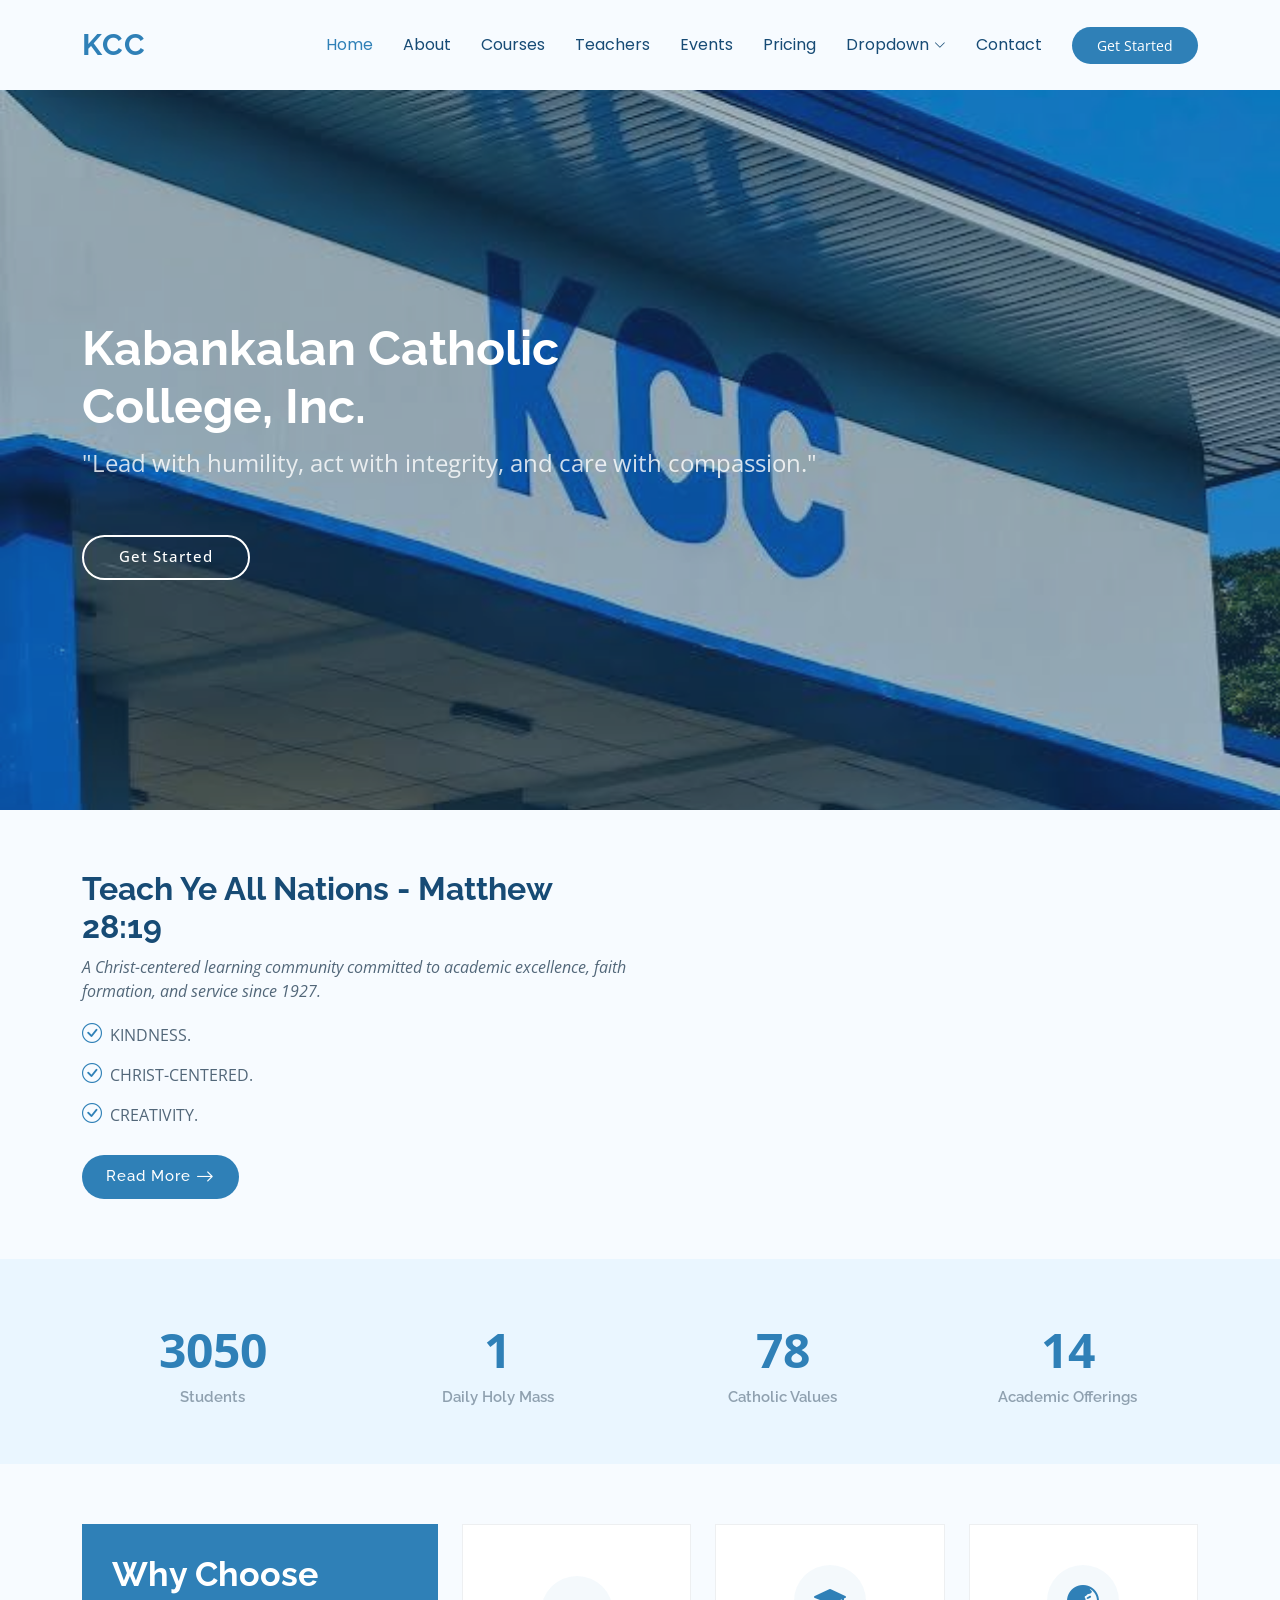
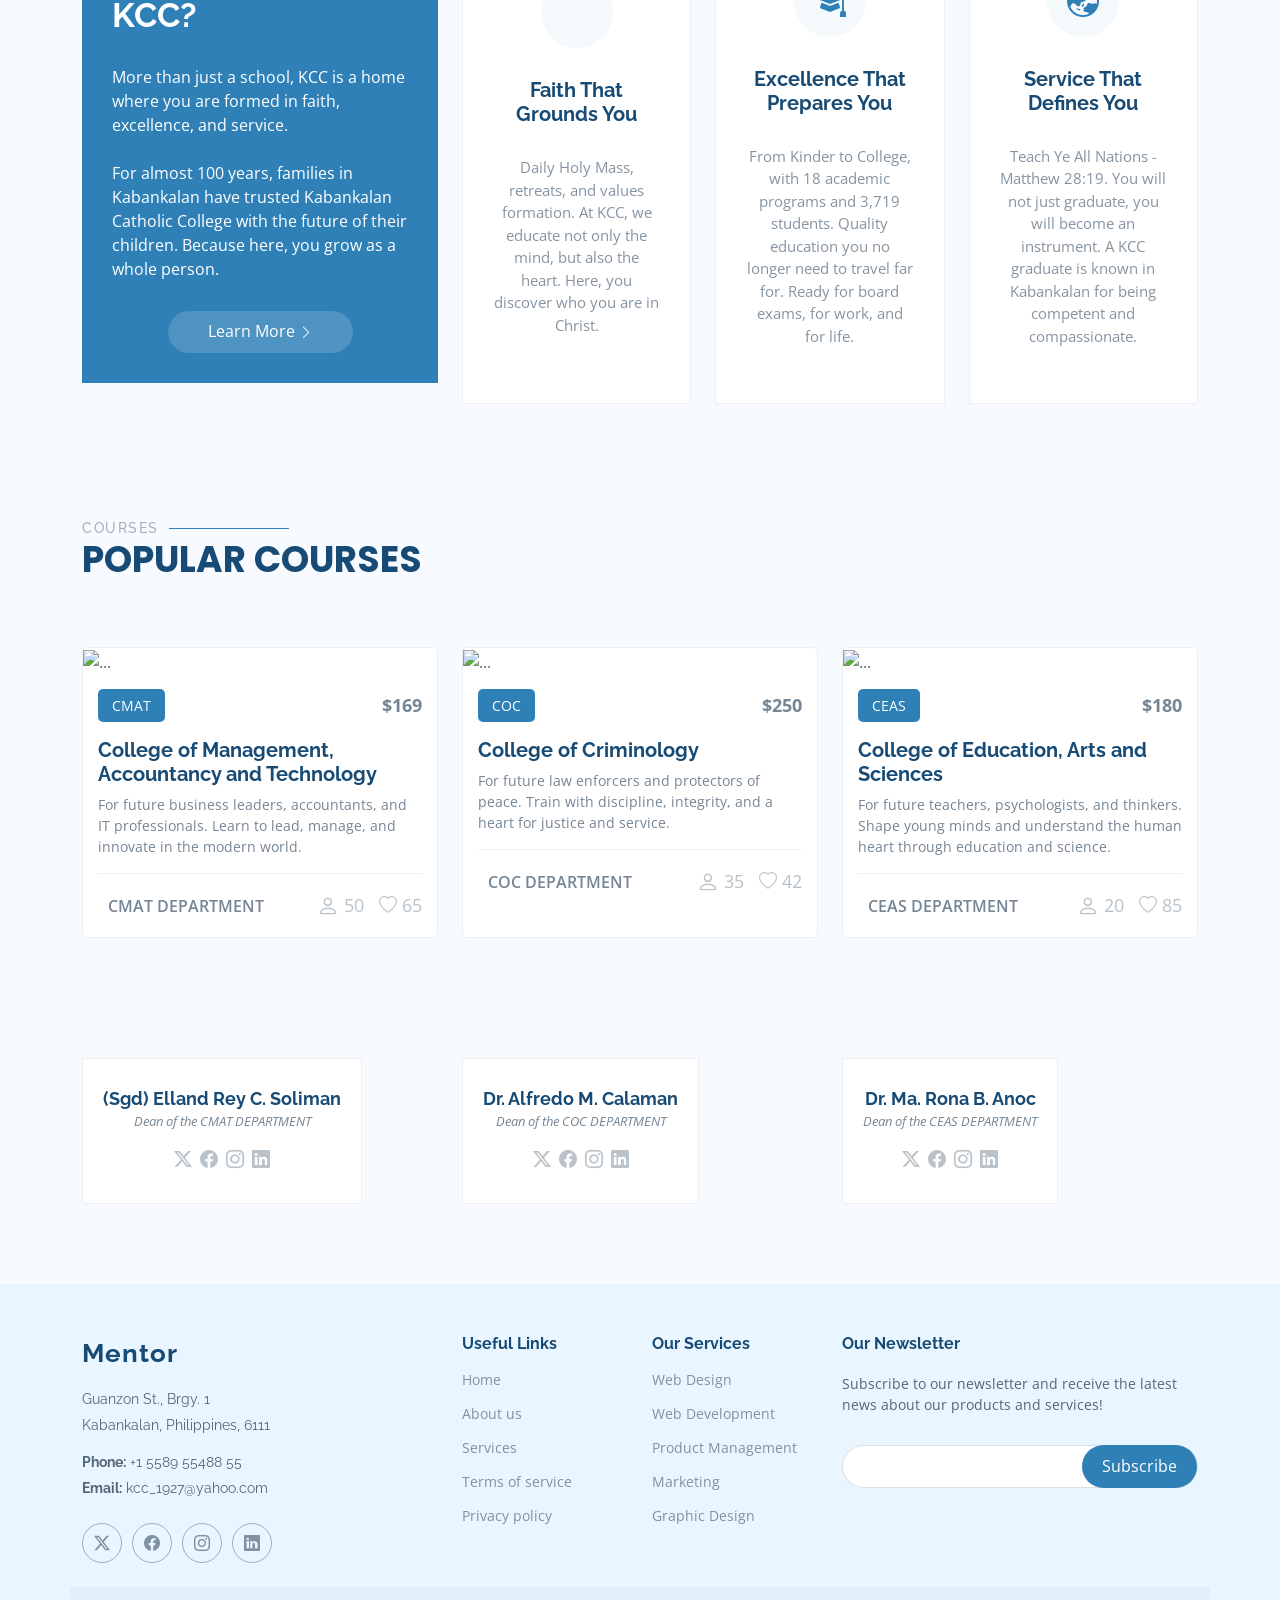
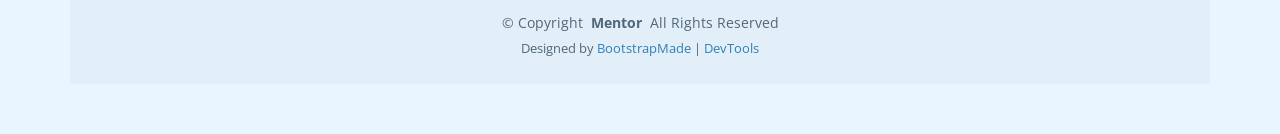
==== commit 0f23af45: "Add files via upload" ====
--- a/index.html
+++ b/index.html
@@ -52,7 +52,7 @@
           <li><a href="index.html" class="active">Home<br></a></li>
           <li><a href="about.html">About</a></li>
           <li><a href="courses.html">Courses</a></li>
-          <li><a href="trainers.html">Trainers</a></li>
+          <li><a href="trainers.html">Teachers</a></li>
           <li><a href="events.html">Events</a></li>
           <li><a href="pricing.html">Pricing</a></li>
           <li class="dropdown"><a href="#"><span>Dropdown</span> <i class="bi bi-chevron-down toggle-dropdown"></i></a>
@@ -90,8 +90,8 @@
       <img src="assets/img/kcc.jpg" alt="" data-aos="fade-in">
 
       <div class="container">
-        <h2 data-aos="fade-up" data-aos-delay="100">Learning Today,<br>Leading Tomorrow</h2>
-        <p data-aos="fade-up" data-aos-delay="200">We are team of talented designers making websites with Bootstrap</p>
+        <h2 data-aos="fade-up" data-aos-delay="100">Kabankalan Catholic<br>College, Inc.</h2>
+        <p data-aos="fade-up" data-aos-delay="200">"Lead with humility, act with integrity, and care with compassion."</p>
         <div class="d-flex mt-4" data-aos="fade-up" data-aos-delay="300">
           <a href="courses.html" class="btn-get-started">Get Started</a>
         </div>
@@ -107,19 +107,18 @@
         <div class="row gy-4">
 
           <div class="col-lg-6 order-1 order-lg-2" data-aos="fade-up" data-aos-delay="100">
-            <img src="assets/img/about.jpg" class="img-fluid" alt="">
+            <img src= "assets/img/logo.png" class="img-fluid" alt="">
           </div>
 
           <div class="col-lg-6 order-2 order-lg-1 content" data-aos="fade-up" data-aos-delay="200">
-            <h3>Voluptatem dignissimos provident quasi corporis</h3>
+            <h3>Teach Ye All Nations - Matthew 28:19</h3>
             <p class="fst-italic">
-              Lorem ipsum dolor sit amet, consectetur adipiscing elit, sed do eiusmod tempor incididunt ut labore et dolore
-              magna aliqua.
+              A Christ-centered learning community committed to academic excellence, faith formation, and service since 1927.
             </p>
             <ul>
-              <li><i class="bi bi-check-circle"></i> <span>Ullamco laboris nisi ut aliquip ex ea commodo consequat.</span></li>
-              <li><i class="bi bi-check-circle"></i> <span>Duis aute irure dolor in reprehenderit in voluptate velit.</span></li>
-              <li><i class="bi bi-check-circle"></i> <span>Ullamco laboris nisi ut aliquip ex ea commodo consequat. Duis aute irure dolor in reprehenderit in voluptate trideta storacalaperda mastiro dolore eu fugiat nulla pariatur.</span></li>
+              <li><i class="bi bi-check-circle"></i> <span>KINDNESS.</span></li>
+              <li><i class="bi bi-check-circle"></i> <span>CHRIST-CENTERED.</span></li>
+              <li><i class="bi bi-check-circle"></i> <span>CREATIVITY.</span></li>
             </ul>
             <a href="#" class="read-more"><span>Read More</span><i class="bi bi-arrow-right"></i></a>
           </div>
@@ -131,196 +130,102 @@
     </section><!-- /About Section -->
 
     <!-- Counts Section -->
-    <section id="counts" class="section counts light-background">
-
-      <div class="container" data-aos="fade-up" data-aos-delay="100">
-
-        <div class="row gy-4">
-
-          <div class="col-lg-3 col-md-6">
-            <div class="stats-item text-center w-100 h-100">
-              <span data-purecounter-start="0" data-purecounter-end="1232" data-purecounter-duration="1" class="purecounter"></span>
-              <p>Students</p>
-            </div>
-          </div><!-- End Stats Item -->
-
-          <div class="col-lg-3 col-md-6">
-            <div class="stats-item text-center w-100 h-100">
-              <span data-purecounter-start="0" data-purecounter-end="64" data-purecounter-duration="1" class="purecounter"></span>
-              <p>Courses</p>
-            </div>
-          </div><!-- End Stats Item -->
-
-          <div class="col-lg-3 col-md-6">
-            <div class="stats-item text-center w-100 h-100">
-              <span data-purecounter-start="0" data-purecounter-end="42" data-purecounter-duration="1" class="purecounter"></span>
-              <p>Events</p>
-            </div>
-          </div><!-- End Stats Item -->
-
-          <div class="col-lg-3 col-md-6">
-            <div class="stats-item text-center w-100 h-100">
-              <span data-purecounter-start="0" data-purecounter-end="24" data-purecounter-duration="1" class="purecounter"></span>
-              <p>Trainers</p>
-            </div>
-          </div><!-- End Stats Item -->
-
-        </div>
-
-      </div>
-
-    </section><!-- /Counts Section -->
+<section id="counts" class="section counts light-background">
+  <div class="container" data-aos="fade-up" data-aos-delay="100">
+    <div class="row gy-4">
+
+      <div class="col-lg-3 col-md-6">
+        <div class="stats-item text-center w-100 h-100">
+          <span data-purecounter-start="0" data-purecounter-end="3719" data-purecounter-duration="1" class="purecounter"></span>
+          <p>Students</p>
+        </div>
+      </div>
+
+      <div class="col-lg-3 col-md-6">
+        <div class="stats-item text-center w-100 h-100">
+          <span data-purecounter-start="0" data-purecounter-end="1" data-purecounter-duration="1" class="purecounter"></span>
+          <p>Daily Holy Mass</p>
+        </div>
+      </div>
+
+      <div class="col-lg-3 col-md-6">
+        <div class="stats-item text-center w-100 h-100">
+          <span data-purecounter-start="0" data-purecounter-end="100" data-purecounter-duration="1" class="purecounter"></span>
+          <p>Catholic Values</p>
+        </div>
+      </div>
+
+      <div class="col-lg-3 col-md-6">
+        <div class="stats-item text-center w-100 h-100">
+          <span data-purecounter-start="0" data-purecounter-end="18" data-purecounter-duration="1" class="purecounter"></span>
+          <p>Academic Offerings</p>
+        </div>
+      </div>
+
+    </div>
+  </div>
+</section>
+<!-- /Counts Section -->
 
     <!-- Why Us Section -->
-    <section id="why-us" class="section why-us">
-
-      <div class="container">
-
-        <div class="row gy-4">
-
-          <div class="col-lg-4" data-aos="fade-up" data-aos-delay="100">
-            <div class="why-box">
-              <h3>Why Choose Our Products?</h3>
-              <p>
-                Lorem ipsum dolor sit amet, consectetur adipiscing elit, sed do eiusmod tempor incididunt ut labore et dolore magna aliqua. Duis aute irure dolor in reprehenderit
-                Asperiores dolores sed et. Tenetur quia eos. Autem tempore quibusdam vel necessitatibus optio ad corporis.
-              </p>
-              <div class="text-center">
-                <a href="#" class="more-btn"><span>Learn More</span> <i class="bi bi-chevron-right"></i></a>
-              </div>
-            </div>
-          </div><!-- End Why Box -->
-
-          <div class="col-lg-8 d-flex align-items-stretch">
-            <div class="row gy-4" data-aos="fade-up" data-aos-delay="200">
-
-              <div class="col-xl-4">
-                <div class="icon-box d-flex flex-column justify-content-center align-items-center">
-                  <i class="bi bi-clipboard-data"></i>
-                  <h4>Corporis voluptates officia eiusmod</h4>
-                  <p>Consequuntur sunt aut quasi enim aliquam quae harum pariatur laboris nisi ut aliquip</p>
-                </div>
-              </div><!-- End Icon Box -->
-
-              <div class="col-xl-4" data-aos="fade-up" data-aos-delay="300">
-                <div class="icon-box d-flex flex-column justify-content-center align-items-center">
-                  <i class="bi bi-gem"></i>
-                  <h4>Ullamco laboris ladore pan</h4>
-                  <p>Excepteur sint occaecat cupidatat non proident, sunt in culpa qui officia deserunt</p>
-                </div>
-              </div><!-- End Icon Box -->
-
-              <div class="col-xl-4" data-aos="fade-up" data-aos-delay="400">
-                <div class="icon-box d-flex flex-column justify-content-center align-items-center">
-                  <i class="bi bi-inboxes"></i>
-                  <h4>Labore consequatur incidid dolore</h4>
-                  <p>Aut suscipit aut cum nemo deleniti aut omnis. Doloribus ut maiores omnis facere</p>
-                </div>
-              </div><!-- End Icon Box -->
-
-            </div>
-          </div>
-
-        </div>
-
-      </div>
-
-    </section><!-- /Why Us Section -->
-
-    <!-- Features Section -->
-    <section id="features" class="features section">
-
-      <div class="container">
-
-        <div class="row gy-4">
-
-          <div class="col-lg-3 col-md-4" data-aos="fade-up" data-aos-delay="100">
-            <div class="features-item">
-              <i class="bi bi-eye" style="color: #ffbb2c;"></i>
-              <h3><a href="" class="stretched-link">Lorem Ipsum</a></h3>
-            </div>
-          </div><!-- End Feature Item -->
-
-          <div class="col-lg-3 col-md-4" data-aos="fade-up" data-aos-delay="200">
-            <div class="features-item">
-              <i class="bi bi-infinity" style="color: #5578ff;"></i>
-              <h3><a href="" class="stretched-link">Dolor Sitema</a></h3>
-            </div>
-          </div><!-- End Feature Item -->
-
-          <div class="col-lg-3 col-md-4" data-aos="fade-up" data-aos-delay="300">
-            <div class="features-item">
-              <i class="bi bi-mortarboard" style="color: #e80368;"></i>
-              <h3><a href="" class="stretched-link">Sed perspiciatis</a></h3>
-            </div>
-          </div><!-- End Feature Item -->
-
-          <div class="col-lg-3 col-md-4" data-aos="fade-up" data-aos-delay="400">
-            <div class="features-item">
-              <i class="bi bi-nut" style="color: #e361ff;"></i>
-              <h3><a href="" class="stretched-link">Magni Dolores</a></h3>
-            </div>
-          </div><!-- End Feature Item -->
-
-          <div class="col-lg-3 col-md-4" data-aos="fade-up" data-aos-delay="500">
-            <div class="features-item">
-              <i class="bi bi-shuffle" style="color: #47aeff;"></i>
-              <h3><a href="" class="stretched-link">Nemo Enim</a></h3>
-            </div>
-          </div><!-- End Feature Item -->
-
-          <div class="col-lg-3 col-md-4" data-aos="fade-up" data-aos-delay="600">
-            <div class="features-item">
-              <i class="bi bi-star" style="color: #ffa76e;"></i>
-              <h3><a href="" class="stretched-link">Eiusmod Tempor</a></h3>
-            </div>
-          </div><!-- End Feature Item -->
-
-          <div class="col-lg-3 col-md-4" data-aos="fade-up" data-aos-delay="700">
-            <div class="features-item">
-              <i class="bi bi-x-diamond" style="color: #11dbcf;"></i>
-              <h3><a href="" class="stretched-link">Midela Teren</a></h3>
-            </div>
-          </div><!-- End Feature Item -->
-
-          <div class="col-lg-3 col-md-4" data-aos="fade-up" data-aos-delay="800">
-            <div class="features-item">
-              <i class="bi bi-camera-video" style="color: #4233ff;"></i>
-              <h3><a href="" class="stretched-link">Pira Neve</a></h3>
-            </div>
-          </div><!-- End Feature Item -->
-
-          <div class="col-lg-3 col-md-4" data-aos="fade-up" data-aos-delay="900">
-            <div class="features-item">
-              <i class="bi bi-command" style="color: #b2904f;"></i>
-              <h3><a href="" class="stretched-link">Dirada Pack</a></h3>
-            </div>
-          </div><!-- End Feature Item -->
-
-          <div class="col-lg-3 col-md-4" data-aos="fade-up" data-aos-delay="1000">
-            <div class="features-item">
-              <i class="bi bi-dribbble" style="color: #b20969;"></i>
-              <h3><a href="" class="stretched-link">Moton Ideal</a></h3>
-            </div>
-          </div><!-- End Feature Item -->
-
-          <div class="col-lg-3 col-md-4" data-aos="fade-up" data-aos-delay="1100">
-            <div class="features-item">
-              <i class="bi bi-activity" style="color: #ff5828;"></i>
-              <h3><a href="" class="stretched-link">Verdo Park</a></h3>
-            </div>
-          </div><!-- End Feature Item -->
-
-          <div class="col-lg-3 col-md-4" data-aos="fade-up" data-aos-delay="1200">
-            <div class="features-item">
-              <i class="bi bi-brightness-high" style="color: #29cc61;"></i>
-              <h3><a href="" class="stretched-link">Flavor Nivelanda</a></h3>
-            </div>
-          </div><!-- End Feature Item -->
-
-        </div>
-
-      </div>
+<section id="why-us" class="section why-us">
+  <div class="container">
+    <div class="row gy-4">
+
+      <!-- BLUE BOX - WHY CHOOSE KCC? -->
+      <div class="col-lg-4" data-aos="fade-up" data-aos-delay="100">
+        <div class="why-box">
+          <h3>Why Choose KCC?</h3>
+          <p>
+            More than just a school, KCC is a home where you are formed in faith, excellence, and service.
+            <br><br>
+            For almost 100 years, families in Kabankalan have trusted Kabankalan Catholic College with the future of their children. Because here, you grow as a whole person.
+          </p>
+          <div class="text-center">
+            <a href="#about" class="more-btn"><span>Learn More</span> <i class="bi bi-chevron-right"></i></a>
+          </div>
+        </div>
+      </div>
+      <!-- End Why Box -->
+
+      <!-- 3 ROWS -->
+      <div class="col-lg-8 d-flex align-items-stretch">
+        <div class="row gy-4" data-aos="fade-up" data-aos-delay="200">
+
+          <!-- ROW 1 -->
+          <div class="col-xl-4">
+            <div class="icon-box d-flex flex-column justify-content-center align-items-center">
+              <i class="bi bi-cross"></i>
+              <h4>Faith That Grounds You</h4>
+              <p>Daily Holy Mass, retreats, and values formation. At KCC, we educate not only the mind, but also the heart. Here, you discover who you are in Christ.</p>
+            </div>
+          </div>
+
+          <!-- ROW 2 -->
+          <div class="col-xl-4">
+            <div class="icon-box d-flex flex-column justify-content-center align-items-center">
+              <i class="bi bi-mortarboard-fill"></i>
+              <h4>Excellence That Prepares You</h4>
+              <p>From Kinder to College, with 18 academic programs and 3,719 students. Quality education you no longer need to travel far for. Ready for board exams, for work, and for life.</p>
+            </div>
+          </div>
+
+          <!-- ROW 3 -->
+          <div class="col-xl-4">
+            <div class="icon-box d-flex flex-column justify-content-center align-items-center">
+              <i class="bi bi-globe-asia-australia"></i>
+              <h4>Service That Defines You</h4>
+              <p>Teach Ye All Nations - Matthew 28:19. You will not just graduate, you will become an instrument. A KCC graduate is known in Kabankalan for being competent and compassionate.</p>
+            </div>
+          </div>
+
+        </div>
+      </div>
+
+    </div>
+  </div>
+</section>
+<!-- /Why Us Section -->
 
     </section><!-- /Features Section -->
 
@@ -339,19 +244,19 @@
 
           <div class="col-lg-4 col-md-6 d-flex align-items-stretch" data-aos="zoom-in" data-aos-delay="100">
             <div class="course-item">
-              <img src="assets/img/course/course-1.webp" class="img-fluid" alt="...">
+              <img src="assets/img/cmat.jpg" class="img-fluid" alt="...">
               <div class="course-content">
                 <div class="d-flex justify-content-between align-items-center mb-3">
-                  <p class="category">Web Development</p>
+                  <p class="category">CMAT</p>
                   <p class="price">$169</p>
                 </div>
 
-                <h3><a href="course-details.html">Website Design</a></h3>
-                <p class="description">Et architecto provident deleniti facere repellat nobis iste. Id facere quia quae dolores dolorem tempore.</p>
+                <h3><a href="course-details.html">College of Management, Accountancy and Technology</a></h3>
+                <p class="description">For future business leaders, accountants, and IT professionals. Learn to lead, manage, and innovate in the modern world.</p>
                 <div class="trainer d-flex justify-content-between align-items-center">
                   <div class="trainer-profile d-flex align-items-center">
-                    <img src="assets/img/person/person-m-7.webp" class="img-fluid" alt="">
-                    <a href="" class="trainer-link">Antonio</a>
+                    <img src="assets/img/cmat.jpg" class="img-fluid" alt="">
+                    <a href="" class="trainer-link">CMAT DEPARTMENT</a>
                   </div>
                   <div class="trainer-rank d-flex align-items-center">
                     <i class="bi bi-person user-icon"></i>&nbsp;50
@@ -365,19 +270,19 @@
 
           <div class="col-lg-4 col-md-6 d-flex align-items-stretch mt-4 mt-md-0" data-aos="zoom-in" data-aos-delay="200">
             <div class="course-item">
-              <img src="assets/img/course/course-2.webp" class="img-fluid" alt="...">
+              <img src="assets/img/coc.jpg" class="img-fluid" alt="...">
               <div class="course-content">
                 <div class="d-flex justify-content-between align-items-center mb-3">
-                  <p class="category">Marketing</p>
+                  <p class="category">COC</p>
                   <p class="price">$250</p>
                 </div>
 
-                <h3><a href="course-details.html">Search Engine Optimization</a></h3>
-                <p class="description">Et architecto provident deleniti facere repellat nobis iste. Id facere quia quae dolores dolorem tempore.</p>
+                <h3><a href="course-details.html">College of Criminology</a></h3>
+                <p class="description">For future law enforcers and protectors of peace. Train with discipline, integrity, and a heart for justice and service.</p>
                 <div class="trainer d-flex justify-content-between align-items-center">
                   <div class="trainer-profile d-flex align-items-center">
-                    <img src="assets/img/person/person-f-14.webp" class="img-fluid" alt="">
-                    <a href="" class="trainer-link">Lana</a>
+                    <img src="assets/img/coc.jpg" class="img-fluid" alt="">
+                    <a href="" class="trainer-link">COC DEPARTMENT</a>
                   </div>
                   <div class="trainer-rank d-flex align-items-center">
                     <i class="bi bi-person user-icon"></i>&nbsp;35
@@ -391,19 +296,19 @@
 
           <div class="col-lg-4 col-md-6 d-flex align-items-stretch mt-4 mt-lg-0" data-aos="zoom-in" data-aos-delay="300">
             <div class="course-item">
-              <img src="assets/img/course/course-3.webp" class="img-fluid" alt="...">
+              <img src="assets/img/ceas.jpg" class="img-fluid" alt="...">
               <div class="course-content">
                 <div class="d-flex justify-content-between align-items-center mb-3">
-                  <p class="category">Content</p>
+                  <p class="category">CEAS</p>
                   <p class="price">$180</p>
                 </div>
 
-                <h3><a href="course-details.html">Copywriting</a></h3>
-                <p class="description">Et architecto provident deleniti facere repellat nobis iste. Id facere quia quae dolores dolorem tempore.</p>
+                <h3><a href="course-details.html">College of Education, Arts and Sciences</a></h3>
+                <p class="description">For future teachers, psychologists, and thinkers. Shape young minds and understand the human heart through education and science.</p>
                 <div class="trainer d-flex justify-content-between align-items-center">
                   <div class="trainer-profile d-flex align-items-center">
-                    <img src="assets/img/person/person-m-12.webp" class="img-fluid" alt="">
-                    <a href="" class="trainer-link">Brandon</a>
+                    <img src="assets/img/ceas.jpg" class="img-fluid" alt="">
+                    <a href="" class="trainer-link">CEAS DEPARTMENT</a>
                   </div>
                   <div class="trainer-rank d-flex align-items-center">
                     <i class="bi bi-person user-icon"></i>&nbsp;20
@@ -430,13 +335,11 @@
 
           <div class="col-lg-4 col-md-6 d-flex" data-aos="fade-up" data-aos-delay="100">
             <div class="member">
-              <img src="assets/img/trainers/trainer-1.jpg" class="img-fluid" alt="">
+              <img src="assets/img/CMAT HEAD.jpg" class="img-fluid" alt="">
               <div class="member-content">
-                <h4>Walter White</h4>
-                <span>Web Development</span>
-                <p>
-                  Magni qui quod omnis unde et eos fuga et exercitationem. Odio veritatis perspiciatis quaerat qui aut aut aut
-                </p>
+                <h4>(Sgd) Elland Rey C. Soliman</h4>
+                <span>Dean of the CMAT DEPARTMENT</span>
+                
                 <div class="social">
                   <a href=""><i class="bi bi-twitter-x"></i></a>
                   <a href=""><i class="bi bi-facebook"></i></a>
@@ -449,13 +352,11 @@
 
           <div class="col-lg-4 col-md-6 d-flex" data-aos="fade-up" data-aos-delay="200">
             <div class="member">
-              <img src="assets/img/trainers/trainer-2.jpg" class="img-fluid" alt="">
+              <img src="assets/img/COC HEAD.jpg" class="img-fluid" alt="">
               <div class="member-content">
-                <h4>Sarah Jhinson</h4>
-                <span>Marketing</span>
-                <p>
-                  Repellat fugiat adipisci nemo illum nesciunt voluptas repellendus. In architecto rerum rerum temporibus
-                </p>
+                <h4>Dr. Alfredo M. Calaman</h4>
+                <span>Dean of the COC DEPARTMENT</span>
+                
                 <div class="social">
                   <a href=""><i class="bi bi-twitter-x"></i></a>
                   <a href=""><i class="bi bi-facebook"></i></a>
@@ -468,13 +369,11 @@
 
           <div class="col-lg-4 col-md-6 d-flex" data-aos="fade-up" data-aos-delay="300">
             <div class="member">
-              <img src="assets/img/trainers/trainer-3.jpg" class="img-fluid" alt="">
+              <img src="assets/img/CEAS HEAD.jpg" class="img-fluid" alt="">
               <div class="member-content">
-                <h4>William Anderson</h4>
-                <span>Content</span>
-                <p>
-                  Voluptas necessitatibus occaecati quia. Earum totam consequuntur qui porro et laborum toro des clara
-                </p>
+                <h4>Dr. Ma. Rona B. Anoc</h4>
+                <span>Dean of the CEAS DEPARTMENT</span>
+  
                 <div class="social">
                   <a href=""><i class="bi bi-twitter-x"></i></a>
                   <a href=""><i class="bi bi-facebook"></i></a>
@@ -502,10 +401,10 @@
             <span class="sitename">Mentor</span>
           </a>
           <div class="footer-contact pt-3">
-            <p>A108 Adam Street</p>
-            <p>New York, NY 535022</p>
+            <p>Guanzon St., Brgy. 1</p>
+            <p>Kabankalan, Philippines, 6111</p>
             <p class="mt-3"><strong>Phone:</strong> <span>+1 5589 55488 55</span></p>
-            <p><strong>Email:</strong> <span>info@example.com</span></p>
+            <p><strong>Email:</strong> <span>kcc_1927@yahoo.com</span></p>
           </div>
           <div class="social-links d-flex mt-4">
             <a href=""><i class="bi bi-twitter-x"></i></a>
